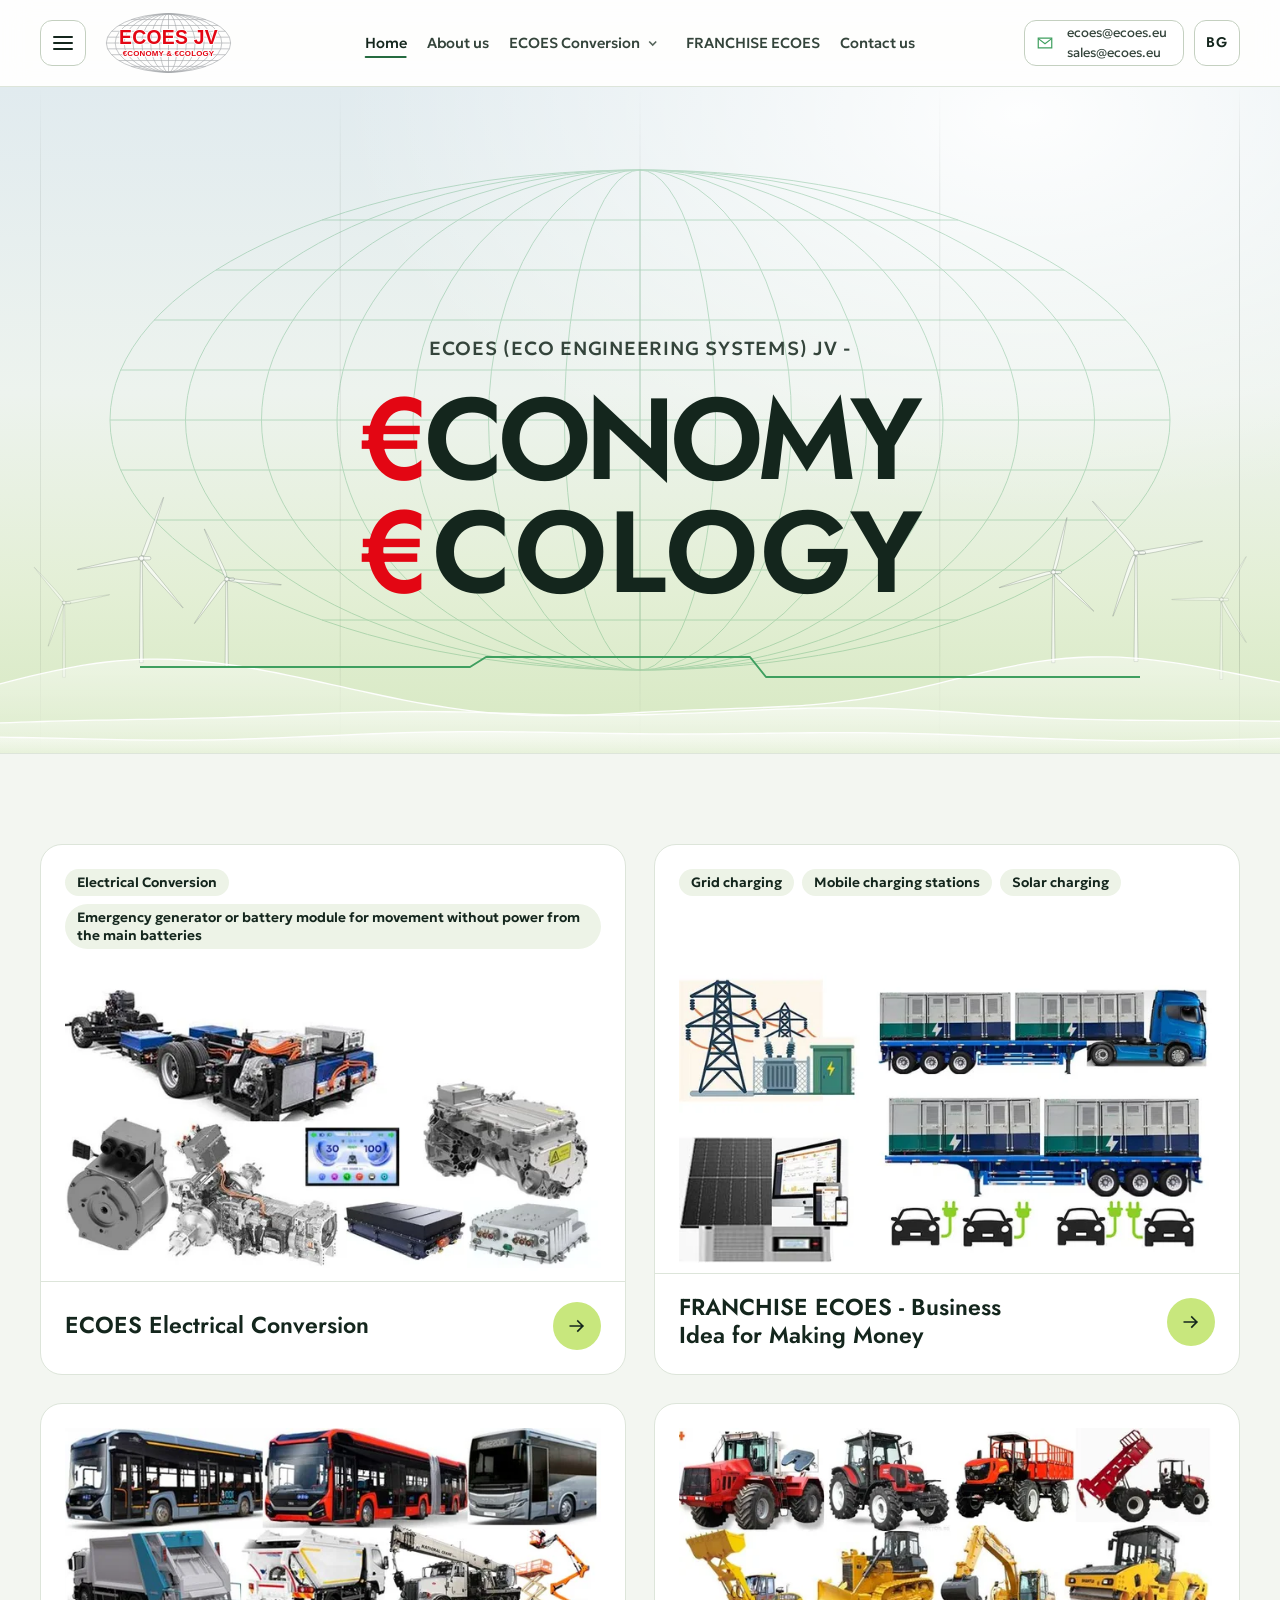
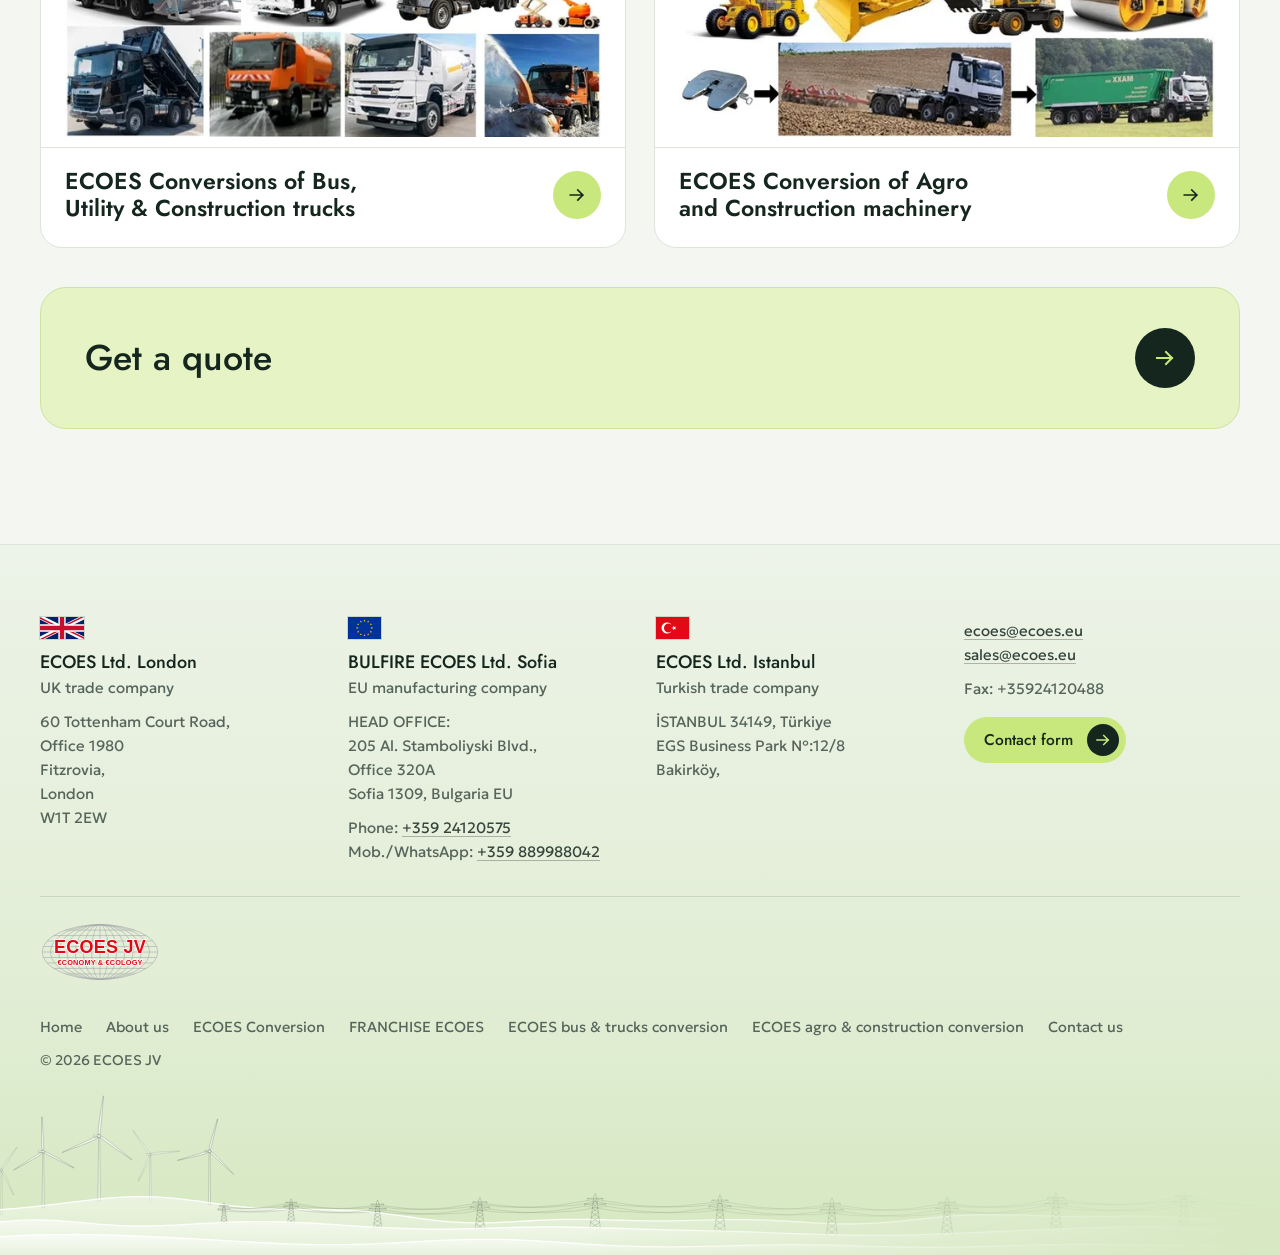
==== index.html @ fd162a58 "Home: €CONOMY over €COLOGY, centred, without the "&" The client asked to remove the "&" and to align" ====
<!doctype html>
<html lang="en">
<head>
  <meta charset="utf-8">
  <meta name="viewport" content="width=device-width, initial-scale=1">
  <title>ECOES (ECO ENGINEERING SYSTEMS) JV - €CONOMY &amp; €COLOGY</title>
  <meta name="description" content="ECOES (ECO ENGINEERING SYSTEMS) JV - €CONOMY & €COLOGY">
  <meta name="theme-color" content="#ffffff">
  <link rel="icon" href="assets/img/logo.svg" type="image/svg+xml">
  <link rel="preconnect" href="https://fonts.googleapis.com">
  <link rel="preconnect" href="https://fonts.gstatic.com" crossorigin>
  <link href="https://fonts.googleapis.com/css2?family=Geologica:slnt,wght@-12..0,300..700&family=Jost:wght@400..700&display=swap" rel="stylesheet">
  <link rel="stylesheet" href="assets/css/style.css">
</head>
<body>
  <a class="skip-link" href="#main">Skip to content</a>

  <header class="site-header">
    <div class="container header-inner">
      <button class="nav-toggle" type="button" aria-label="Menu" aria-expanded="false" aria-controls="main-nav"><span></span></button>
      <a class="brand" href="./" aria-label="ECOES JV - Home" translate="no">
        <img src="assets/img/logo.svg" alt="ECOES JV - €CONOMY &amp; €COLOGY" width="220" height="106">
      </a>
      <nav class="main-nav" id="main-nav" aria-label="Main">
        <ul>
          <li><a href="./" aria-current="page"><span class="l10n-src">Home</span><span class="l10n-bg" lang="bg" translate="no">Начало</span></a></li>
          <li><a href="about-us/"><span class="l10n-src">About us</span><span class="l10n-bg" lang="bg" translate="no">За нас</span></a></li>
          <li class="has-sub">
            <a href="electric-conversion/"><span class="l10n-src"><span translate="no">ECOES </span>Conversion</span><span class="l10n-bg" lang="bg" translate="no">ECOES конверсия</span></a>
            <button class="sub-toggle" type="button" aria-expanded="false" aria-controls="sub-conversion" aria-label="ECOES Conversion submenu"><svg viewBox="0 0 12 12" aria-hidden="true" focusable="false"><path d="M2.5 4.5 6 8l3.5-3.5" fill="none" stroke="currentColor" stroke-width="1.6"/></svg></button>
            <div class="sub-panel" id="sub-conversion">
              <ul class="sub-nav">
                <li><a href="electric-conversions-bus-truck/"><span class="l10n-src"><span translate="no">ECOES </span>bus &amp; trucks conversion</span><span class="l10n-bg" lang="bg" translate="no">ECOES конверсия на автобуси и камиони</span></a></li>
                <li><a href="electric-agro-truck-construction/"><span class="l10n-src"><span translate="no">ECOES </span>agro &amp; construction conversion</span><span class="l10n-bg" lang="bg" translate="no">ECOES конверсия на селскостопанска и строителна техника</span></a></li>
              </ul>
            </div>
          </li>
          <li><a href="franchise/"><span class="l10n-src">FRANCHISE<span translate="no"> ECOES</span></span><span class="l10n-bg" lang="bg" translate="no">ФРАНЧАЙЗ ECOES</span></a></li>
          <li><a href="contact-us/"><span class="l10n-src">Contact us</span><span class="l10n-bg" lang="bg" translate="no">Контакти</span></a></li>
        </ul>
      </nav>
      <address class="header-mail" translate="no">
        <svg class="header-mail-icon" viewBox="0 0 24 24" fill="none" stroke="currentColor" stroke-width="1.6" aria-hidden="true" focusable="false"><path d="M3 5.5h18v13H3z"/><path d="m3.5 6.5 8.5 6.5 8.5-6.5"/></svg>
        <span class="header-mail-list"><a href="mailto:ecoes@ecoes.eu">ecoes@ecoes.eu</a><a href="mailto:sales@ecoes.eu">sales@ecoes.eu</a></span>
      </address>
      <div class="lang-switch" role="group" aria-label="Language" translate="no">
        <a href="./" hreflang="en" lang="en" aria-current="page">EN<span class="visually-hidden"> - English</span></a>
        <a href="bg/" hreflang="bg" lang="bg">BG<span class="visually-hidden"> - Български</span></a>
      </div>
    </div>
  </header>

  <main id="main">
    <section class="hero">
      <svg class="hero-globe" viewBox="0 0 220 106" aria-hidden="true" focusable="false"><g fill="none" stroke="currentColor" stroke-width="1" vector-effect="non-scaling-stroke"><ellipse cx="110" cy="53" rx="106" ry="50" vector-effect="non-scaling-stroke"/><ellipse cx="110" cy="53" rx="15.1" ry="50" vector-effect="non-scaling-stroke"/><ellipse cx="110" cy="53" rx="30.3" ry="50" vector-effect="non-scaling-stroke"/><ellipse cx="110" cy="53" rx="45.4" ry="50" vector-effect="non-scaling-stroke"/><ellipse cx="110" cy="53" rx="60.6" ry="50" vector-effect="non-scaling-stroke"/><ellipse cx="110" cy="53" rx="75.7" ry="50" vector-effect="non-scaling-stroke"/><ellipse cx="110" cy="53" rx="90.9" ry="50" vector-effect="non-scaling-stroke"/><line x1="110" y1="3" x2="110" y2="103" vector-effect="non-scaling-stroke"/><line x1="46.4" y1="13.0" x2="173.6" y2="13.0" vector-effect="non-scaling-stroke"/><line x1="25.2" y1="23.0" x2="194.8" y2="23.0" vector-effect="non-scaling-stroke"/><line x1="12.8" y1="33.0" x2="207.2" y2="33.0" vector-effect="non-scaling-stroke"/><line x1="6.1" y1="43.0" x2="213.9" y2="43.0" vector-effect="non-scaling-stroke"/><line x1="4.0" y1="53.0" x2="216.0" y2="53.0" vector-effect="non-scaling-stroke"/><line x1="6.1" y1="63.0" x2="213.9" y2="63.0" vector-effect="non-scaling-stroke"/><line x1="12.8" y1="73.0" x2="207.2" y2="73.0" vector-effect="non-scaling-stroke"/><line x1="25.2" y1="83.0" x2="194.8" y2="83.0" vector-effect="non-scaling-stroke"/><line x1="46.4" y1="93.0" x2="173.6" y2="93.0" vector-effect="non-scaling-stroke"/></g></svg>
      <div class="container hero-inner">
        <h1>
          <span class="hero-name"><span translate="no">ECOES </span>(ECO ENGINEERING SYSTEMS)<span translate="no"> JV</span>&nbsp;-</span>
          <span class="hero-slogan" translate="no"><span class="hero-word hero-word--economy"><span class="eu">€</span>CONOMY</span> <span class="hero-word hero-word--ecology"><span class="eu">€</span>COLOGY</span></span>
        </h1>
        <svg class="hero-trace" viewBox="0 0 1000 28" preserveAspectRatio="none" aria-hidden="true" focusable="false"><path pathLength="1" d="M0 14 H330 L346 4 H610 L626 24 H1000"/></svg>
      </div>
    </section>

    <section class="tiles-section" aria-label="Sections">
      <div class="container tiles">
        <a class="tile plate" href="electric-conversion/">
          <div class="tile-media">
            <ul class="chips"><li>Electrical Conversion</li><li>Emergency generator or battery module for movement without power from the main batteries</li></ul>
            <picture>
              <source type="image/webp" srcset="assets/img/home/electric-conversion-640.webp 640w, assets/img/home/electric-conversion.webp 1161w" sizes="(max-width: 859px) 100vw, 620px">
              <img src="assets/img/home/electric-conversion.jpg" srcset="assets/img/home/electric-conversion-640.jpg 640w, assets/img/home/electric-conversion.jpg 1161w" sizes="(max-width: 859px) 100vw, 620px" alt="" width="1161" height="675">
            </picture>
          </div>
          <div class="tile-foot">
            <h2><span translate="no">ECOES </span>Electrical Conversion</h2>
            <span class="tile-go" aria-hidden="true"><svg viewBox="0 0 24 24" fill="none" stroke="currentColor" stroke-width="2" stroke-linecap="square"><path d="M4 12h15M13 6l6 6-6 6"/></svg></span>
          </div>
        </a>

        <a class="tile plate" href="franchise/">
          <div class="tile-media">
            <ul class="chips"><li>Grid charging</li><li>Mobile charging stations</li><li>Solar charging</li></ul>
            <picture>
              <source type="image/webp" srcset="assets/img/home/franchise-640.webp 640w, assets/img/home/franchise.webp 1161w" sizes="(max-width: 859px) 100vw, 620px">
              <img src="assets/img/home/franchise.jpg" srcset="assets/img/home/franchise-640.jpg 640w, assets/img/home/franchise.jpg 1161w" sizes="(max-width: 859px) 100vw, 620px" alt="" width="1161" height="675">
            </picture>
          </div>
          <div class="tile-foot">
            <h2>FRANCHISE<span translate="no"> ECOES</span>&nbsp;- Business Idea for Making Money</h2>
            <span class="tile-go" aria-hidden="true"><svg viewBox="0 0 24 24" fill="none" stroke="currentColor" stroke-width="2" stroke-linecap="square"><path d="M4 12h15M13 6l6 6-6 6"/></svg></span>
          </div>
        </a>

        <a class="tile plate" href="electric-conversions-bus-truck/">
          <div class="tile-media">
            <picture>
              <source type="image/webp" srcset="assets/img/home/bus-trucks-640.webp 640w, assets/img/home/bus-trucks.webp 1161w" sizes="(max-width: 859px) 100vw, 620px">
              <img src="assets/img/home/bus-trucks.jpg" srcset="assets/img/home/bus-trucks-640.jpg 640w, assets/img/home/bus-trucks.jpg 1161w" sizes="(max-width: 859px) 100vw, 620px" alt="" width="1161" height="669" loading="lazy">
            </picture>
          </div>
          <div class="tile-foot">
            <h2><span translate="no">ECOES </span>Conversions of Bus, Utility &amp; Construction trucks</h2>
            <span class="tile-go" aria-hidden="true"><svg viewBox="0 0 24 24" fill="none" stroke="currentColor" stroke-width="2" stroke-linecap="square"><path d="M4 12h15M13 6l6 6-6 6"/></svg></span>
          </div>
        </a>

        <a class="tile plate" href="electric-agro-truck-construction/">
          <div class="tile-media">
            <picture>
              <source type="image/webp" srcset="assets/img/home/agro-construction-640.webp 640w, assets/img/home/agro-construction.webp 1161w" sizes="(max-width: 859px) 100vw, 620px">
              <img src="assets/img/home/agro-construction.jpg" srcset="assets/img/home/agro-construction-640.jpg 640w, assets/img/home/agro-construction.jpg 1161w" sizes="(max-width: 859px) 100vw, 620px" alt="" width="1161" height="669" loading="lazy">
            </picture>
          </div>
          <div class="tile-foot">
            <h2><span translate="no">ECOES </span>Conversion of Agro and Construction machinery</h2>
            <span class="tile-go" aria-hidden="true"><svg viewBox="0 0 24 24" fill="none" stroke="currentColor" stroke-width="2" stroke-linecap="square"><path d="M4 12h15M13 6l6 6-6 6"/></svg></span>
          </div>
        </a>
      </div>
      <div class="container">

        <a class="cta plate" href="contact-us/?topic=conversion#contact-form">
          <span class="cta-text"><span class="l10n-src">Get a quote</span><span class="l10n-bg" lang="bg" translate="no">Вземете оферта</span></span>
          <span class="cta-go" aria-hidden="true"><svg viewBox="0 0 24 24" fill="none" stroke="currentColor" stroke-width="2" stroke-linecap="square" aria-hidden="true" focusable="false"><path d="M4 12h15M13 6l6 6-6 6"/></svg></span>
        </a>
      </div>
    </section>
  </main>

  <footer class="site-footer">
    <div class="container">
      <div class="footer-offices">
        <div class="footer-office">
          <img class="flag" src="assets/img/flags/uk.svg" alt="" width="60" height="30">
          <h2><span translate="no">ECOES Ltd. </span>London</h2>
          <p>UK trade company</p>
          <p translate="no">60 Tottenham Court Road,<br>Office 1980<br>Fitzrovia,<br>London<br>W1T 2EW</p>
        </div>
        <div class="footer-office">
          <img class="flag" src="assets/img/flags/eu.svg" alt="" width="45" height="30">
          <h2><span translate="no">BULFIRE ECOES Ltd. </span>Sofia</h2>
          <p>EU manufacturing company</p>
          <p>HEAD OFFICE:<br><span translate="no">205 Al. Stamboliyski Blvd.,<br>Office 320A<br>Sofia 1309, Bulgaria EU</span></p>
          <p>Phone: <a href="tel:+35924120575" translate="no">+359 24120575</a><br>Mob./WhatsApp: <a href="tel:+359889988042" translate="no">+359 889988042</a></p>
        </div>
        <div class="footer-office">
          <img class="flag" src="assets/img/flags/tr.svg" alt="" width="45" height="30">
          <h2><span translate="no">ECOES Ltd. </span>Istanbul</h2>
          <p>Turkish trade company</p>
          <p translate="no">İSTANBUL 34149, Türkiye<br>EGS Business Park №:12/8<br>Bakirköy,</p>
        </div>
        <div class="footer-office">
          <p><a href="mailto:ecoes@ecoes.eu" translate="no">ecoes@ecoes.eu</a><br><a href="mailto:sales@ecoes.eu" translate="no">sales@ecoes.eu</a></p>
          <p>Fax: <span translate="no">+35924120488</span></p>
          <a class="btn" href="contact-us/#contact-form"><span class="l10n-src">Contact form</span><span class="l10n-bg" lang="bg" translate="no">Форма за контакт</span><svg viewBox="0 0 24 24" fill="none" stroke="currentColor" stroke-width="2" stroke-linecap="square" aria-hidden="true" focusable="false"><path d="M4 12h15M13 6l6 6-6 6"/></svg></a>
        </div>
      </div>
      <div class="footer-inner">
        <a class="footer-brand" href="./" aria-label="ECOES JV - Home" translate="no">
          <img src="assets/img/logo.svg" alt="ECOES JV" width="220" height="106" loading="lazy">
        </a>
        <nav class="footer-nav" aria-label="Footer">
          <ul>
            <li><a href="./"><span class="l10n-src">Home</span><span class="l10n-bg" lang="bg" translate="no">Начало</span></a></li>
            <li><a href="about-us/"><span class="l10n-src">About us</span><span class="l10n-bg" lang="bg" translate="no">За нас</span></a></li>
            <li><a href="electric-conversion/"><span class="l10n-src"><span translate="no">ECOES </span>Conversion</span><span class="l10n-bg" lang="bg" translate="no">ECOES конверсия</span></a></li>
            <li><a href="franchise/"><span class="l10n-src">FRANCHISE<span translate="no"> ECOES</span></span><span class="l10n-bg" lang="bg" translate="no">ФРАНЧАЙЗ ECOES</span></a></li>
            <li><a href="electric-conversions-bus-truck/"><span class="l10n-src"><span translate="no">ECOES </span>bus &amp; trucks conversion</span><span class="l10n-bg" lang="bg" translate="no">ECOES конверсия на автобуси и камиони</span></a></li>
            <li><a href="electric-agro-truck-construction/"><span class="l10n-src"><span translate="no">ECOES </span>agro &amp; construction conversion</span><span class="l10n-bg" lang="bg" translate="no">ECOES конверсия на селскостопанска и строителна техника</span></a></li>
            <li><a href="contact-us/"><span class="l10n-src">Contact us</span><span class="l10n-bg" lang="bg" translate="no">Контакти</span></a></li>
          </ul>
        </nav>
      </div>
      <p class="footer-copy">© 2026 <span translate="no">ECOES JV</span></p>
    </div>
  </footer>

  <script src="assets/js/main.js" defer></script>
</body>
</html>
---- assets/css/style.css ----
/* ECOES JV — site styles
   Bright, airy eco look: a sky-to-meadow light in the hero and the page heads, crossed by thin
   column lines on the content grid; white cards with soft corners; deep forest-green ink,
   leaf-green lines and fresh lime for the buttons. The brand red is kept for the € signs.
   Every text box wraps, so the layout holds when the page is translated. Notes in CLAUDE.md. */

:root {
  color-scheme: light;

  /* palette */
  --haze: #f3f6f1;          /* page ground: morning haze */
  --paper: #ffffff;         /* cards, header, panels */
  --sky: #e1ebef;           /* top of the hero light */
  --meadow: #d6e8c1;        /* bottom of the hero light, footer */
  --ink: #14261d;           /* headings, strong text */
  --text: #34443b;          /* body text */
  --muted: #56655c;         /* secondary text */
  --line: #dde5da;          /* hairlines, card edges */
  --line-strong: #c4d0c0;   /* frames of the header controls */
  --field-edge: #84967f;    /* form fields (3:1 on white) */
  --leaf: #256b40;          /* links, numbers, focus ring */
  --sprout: #3f9f5f;        /* drawn lines: hero trace, wires, nodes, markers */
  --lime: #c8e77d;          /* buttons */
  --lime-deep: #b6dc5c;     /* button hover */
  --lime-soft: #e6f3c4;     /* the closing call to action */
  --signal: #e30613;        /* brand red: the € signs, missing data */
  --error: #b42318;
  --grid-line: rgba(20, 38, 29, .08);
  --lift: 0 22px 44px -26px rgba(20, 38, 29, .32);

  /* type */
  --font-display: "Jost", "Futura", "Century Gothic", Arial, sans-serif;
  --font-text: "Geologica", "Segoe UI", Arial, sans-serif;

  /* layout */
  --container: 1320px;
  --gutter: clamp(16px, 4vw, 40px);
  --header-h: 86px;
  --radius: 18px;

  /* layers */
  --z-header: 50;
  --z-skip: 100;
}

*, *::before, *::after { box-sizing: border-box; }

html {
  -webkit-text-size-adjust: 100%;
  scroll-padding-top: calc(var(--header-h) + 16px);
}
html.nav-lock { overflow: hidden; }

body {
  margin: 0;
  font-family: var(--font-text);
  font-size: 17px;
  font-weight: 400;
  line-height: 1.7;
  color: var(--text);
  background: var(--haze);
  -webkit-font-smoothing: antialiased;
  overflow-wrap: break-word;
}

img { max-width: 100%; display: block; }
a { color: inherit; }
a, button { touch-action: manipulation; }
strong { font-weight: 600; color: var(--ink); }
em { font-style: oblique 10deg; }
::selection { background: var(--lime); color: var(--ink); }

:focus-visible {
  outline: 2px solid var(--leaf);
  outline-offset: 3px;
}

.container {
  width: 100%;
  max-width: calc(var(--container) + 2 * var(--gutter));
  margin: 0 auto;
  padding: 0 var(--gutter);
}

.visually-hidden {
  position: absolute !important;
  width: 1px;
  height: 1px;
  margin: -1px;
  padding: 0;
  overflow: hidden;
  clip: rect(0 0 0 0);
  white-space: nowrap;
  border: 0;
}

.skip-link {
  position: absolute;
  left: -9999px;
  top: 12px;
  z-index: var(--z-skip);
  padding: 10px 16px;
  border-radius: 10px;
  background: var(--leaf);
  color: var(--paper);
  font-weight: 600;
}
.skip-link:focus { left: 12px; }

/* ---------- Cards: one soft shape for every panel ---------- */

.plate,
.org-jv, .org-card, .bio-photo, .bio-text, .callout, .option,
.doc-section--plate, .office, .figure, .partner-link picture, .sub-nav {
  --edge: var(--line);
  --fill: var(--paper);
  border: 1px solid var(--edge);
  border-radius: var(--radius);
  background: var(--fill);
}

/* ---------- Header and navigation ---------- */

.site-header {
  position: sticky;
  top: 0;
  z-index: var(--z-header);
  border-bottom: 1px solid var(--line);
}
/* the blur sits on a pseudo-element so the full-screen menu is not trapped inside the header */
.site-header::before {
  content: "";
  position: absolute;
  inset: 0;
  z-index: -1;
  background: rgba(255, 255, 255, .88);
  -webkit-backdrop-filter: saturate(140%) blur(14px);
          backdrop-filter: saturate(140%) blur(14px);
}

.header-inner {
  min-height: var(--header-h);
  display: flex;
  align-items: center;
  gap: 18px;
  padding-top: 8px;
  padding-bottom: 8px;
}

.brand {
  position: relative;
  z-index: 2;
  display: inline-flex;
  flex-shrink: 0;
  margin-right: auto;
}
.brand img { height: 62px; width: auto; }

.main-nav { flex: 1 1 auto; min-width: 0; }
.main-nav ul {
  list-style: none;
  margin: 0;
  padding: 0;
  display: flex;
  flex-wrap: nowrap;
  justify-content: center;
  align-items: center;
  column-gap: calc(20px * var(--nav-scale, 1));
}
/* centred between the logo and the right-hand group, then moved by main.js (--nav-shift) to
   the middle of the window, as far as the free space allows (the two sides differ in width) */
.main-nav > ul { transform: translateX(var(--nav-shift, 0px)); }
.nav-open .main-nav > ul { transform: none; }
.main-nav a {
  position: relative;
  display: flex;
  align-items: center;
  min-height: 40px;
  font-size: calc(14.5px * var(--nav-scale, 1));
  font-weight: 500;
  line-height: 1.25;
  color: var(--text);
  text-decoration: none;
  white-space: nowrap;
  transition: color .2s ease-out;
}
.main-nav a::after {
  content: "";
  position: absolute;
  left: 0;
  right: 0;
  bottom: 5px;
  height: 2px;
  border-radius: 2px;
  background: var(--sprout);
  transform: scaleX(0);
  transform-origin: left center;
  transition: transform .2s ease-out;
}
.main-nav a:hover { color: var(--ink); }
.main-nav a:hover::after { transform: scaleX(1); }
.main-nav a[aria-current="page"] { color: var(--ink); }
.main-nav a[aria-current="page"]::after { transform: scaleX(1); background: var(--leaf); }

/* "ECOES Conversion" and its two conversion pages: with a mouse the panel slides down on hover,
   the arrow button opens it for touch and keyboard. A green wire drops from the link to the panel,
   which main.js shifts left (--sub-shift) if it would leave the window. */
.main-nav .has-sub { position: relative; display: flex; align-items: center; }
.sub-toggle {
  display: inline-flex;
  align-items: center;
  justify-content: center;
  width: max(24px, calc(26px * var(--nav-scale, 1)));
  height: 40px;
  padding: 0;
  color: var(--muted);
  background: none;
  border: 0;
  border-radius: 8px;
  cursor: pointer;
  transition: color .2s ease-out;
}
.sub-toggle svg { width: 12px; height: 12px; transition: transform .2s ease-out; }
.sub-toggle:hover,
.sub-toggle[aria-expanded="true"] { color: var(--leaf); }
.sub-toggle[aria-expanded="true"] svg { transform: rotate(180deg); }

.sub-panel {
  --wire: 26px;
  position: absolute;
  top: 100%;
  left: var(--sub-shift, 0px);
  z-index: 3;
  width: max-content;
  max-width: min(580px, calc(100vw - 32px));
  padding-top: var(--wire);          /* part of the panel, so the hover holds on the way down */
  visibility: hidden;
  opacity: 0;
  transform: translateY(-10px);
  transition: opacity .18s ease-out, transform .18s ease-out, visibility 0s linear .18s;
}
.sub-panel::before {                 /* the wire, from the link's underline to the panel */
  content: "";
  position: absolute;
  top: -5px;
  left: calc(14px - var(--sub-shift, 0px));
  width: 2px;
  height: calc(var(--wire) + 5px);
  background: var(--sprout);
}
.main-nav .has-sub.is-open > a::after { transform: scaleX(1); }
.has-sub.is-open > .sub-panel {
  visibility: visible;
  opacity: 1;
  transform: none;
  transition: opacity .18s ease-out, transform .18s ease-out, visibility 0s;
}
@media (hover: hover) {
  .has-sub:hover > .sub-panel {
    visibility: visible;
    opacity: 1;
    transform: none;
    transition: opacity .18s ease-out, transform .18s ease-out, visibility 0s;
  }
  .has-sub.is-dismissed:hover > .sub-panel {      /* closed with Escape until the mouse leaves */
    visibility: hidden;
    opacity: 0;
    transform: translateY(-10px);
  }
  .has-sub:hover > .sub-toggle { color: var(--leaf); }
  .has-sub:hover > .sub-toggle svg { transform: rotate(180deg); }
  .main-nav .has-sub:hover > a::after { transform: scaleX(1); }
}
.main-nav .sub-nav {                 /* a column, not the row of the links above */
  --radius: 14px;
  display: block;
  margin: 0;
  padding: 6px 0;
  box-shadow: 0 18px 40px -16px rgba(20, 38, 29, .22);
}
.sub-nav li + li { margin: 0 16px; border-top: 1px solid var(--line); }
.sub-nav li + li a { margin: 0 -16px; }
.main-nav .sub-nav a {
  gap: 12px;
  min-height: 48px;
  padding: 10px 24px 10px 18px;
  font-size: 15px;
  line-height: 1.35;
  white-space: normal;
}
.main-nav .sub-nav a::after { content: none; }
.main-nav .sub-nav a::before {       /* the diamond of the lists on the document pages */
  content: "";
  flex-shrink: 0;
  width: 7px;
  height: 7px;
  border: 1px solid var(--sprout);
  transform: rotate(45deg);
  transition: background-color .2s ease-out;
}
.main-nav .sub-nav a:hover::before { background: var(--sprout); }
.main-nav .sub-nav a[aria-current="page"]::before { background: var(--leaf); border-color: var(--leaf); }
.main-nav .sub-nav a:focus-visible { outline-offset: -4px; }
/* on the bus & trucks and agro pages the parent link carries the current-page mark */
.main-nav .has-sub.is-current > a { color: var(--ink); }
.main-nav .has-sub.is-current > a::after { transform: scaleX(1); background: var(--leaf); }

/* the header row may use more width than the page content */
.site-header .container { max-width: calc(1700px + 2 * var(--gutter)); }

/* our own Bulgarian wording (links, buttons), shown when the page is translated to Bulgarian (the browser sets lang="bg") */
.l10n-bg { display: none; }
html[lang|="bg"] .l10n-src { display: none; }
html[lang|="bg"] .l10n-bg { display: inline; }

/* small white frames in the header: the menu button (left), the e-mail box and the language switch (right) */
.nav-toggle,
.header-mail,
.lang-switch {
  position: relative;
  z-index: 2;
  flex-shrink: 0;
  border: 1px solid var(--line-strong);
  border-radius: 12px;
  background: var(--paper);
  transition: border-color .2s ease-out;
}

/* the two e-mail addresses, one above the other, left of the language button (client's request).
   It gives way first when the row of links needs the room (main.js adds .mail-off), and on phones. */
.header-mail {
  display: flex;
  align-items: center;
  gap: 9px;
  height: 46px;
  margin-right: -8px;               /* one group with the language button */
  padding: 0 12px 0 11px;
  font-style: normal;
}
.header-mail-icon { width: 18px; height: 18px; flex-shrink: 0; color: var(--sprout); }
.header-mail-list { display: flex; flex-direction: column; }
.header-mail a {
  display: block;
  padding: 0 4px;
  border-radius: 6px;
  font-size: 13px;
  line-height: 20px;
  color: var(--text);
  text-decoration: none;
  transition: color .2s ease-out;
}
.header-mail a:hover { color: var(--leaf); }
.header-mail a:focus-visible { outline-offset: -1px; }
.mail-off .header-mail { display: none; }
@media (max-width: 479px) {
  .header-mail { display: none; }
}

/* the menu button: always there, left of the logo, opens every section full-screen */
.nav-toggle {
  display: inline-flex;
  width: 46px;
  height: 46px;
  padding: 0;
  align-items: center;
  justify-content: center;
  color: var(--ink);
  cursor: pointer;
  transition: color .2s ease-out, border-color .2s ease-out;
}
.nav-toggle:hover { color: var(--leaf); border-color: var(--leaf); }
.nav-toggle span,
.nav-toggle span::before,
.nav-toggle span::after {
  display: block;
  width: 20px;
  height: 2px;
  border-radius: 2px;
  background: currentColor;
  position: relative;
  transition: transform .2s ease-out, background-color .2s ease-out;
}
.nav-toggle span::before,
.nav-toggle span::after { content: ""; position: absolute; left: 0; }
.nav-toggle span::before { top: -6px; }
.nav-toggle span::after { top: 6px; }
.nav-open .nav-toggle span { background: transparent; }
.nav-open .nav-toggle span::before { transform: translateY(6px) rotate(45deg); }
.nav-open .nav-toggle span::after { transform: translateY(-6px) rotate(-45deg); }

/* language switch, right end of the header: shows the other language (BG on English pages, EN on
   Bulgarian ones) in a frame the size of the menu button, so the row of links keeps its room.
   The link to the current language stays in the markup for main.js but is not shown. */
.lang-switch { display: flex; }
.lang-switch:hover { border-color: var(--leaf); }
.lang-switch a {
  display: inline-flex;
  align-items: center;
  justify-content: center;
  min-width: 44px;
  height: 44px;
  padding: 0 8px;
  border-radius: 11px;
  font-family: var(--font-display);
  font-size: 14px;
  font-weight: 600;
  letter-spacing: .06em;
  color: var(--ink);
  text-decoration: none;
  transition: color .2s ease-out;
}
.lang-switch a:hover { color: var(--leaf); }
.lang-switch a[aria-current] { display: none; }

/* main.js scales the row of links down so it stays on one line in any language; below 1024px only the menu button remains */
.nav-inline-off .main-nav { display: none; }

/* full-screen menu */
.nav-open .main-nav {
  position: fixed;
  inset: 0;
  z-index: 1;
  display: flex;
  overflow-y: auto;
  padding: calc(var(--header-h) + 32px) var(--gutter) 48px;
  background:
    url("../img/deco/landscape.svg") right bottom / auto clamp(150px, 28vw, 380px) no-repeat,
    linear-gradient(180deg, var(--sky) 0%, var(--haze) 45%, #e4efd7 100%);
  visibility: visible;
  animation: menu-in .22s ease-out;
}
@keyframes menu-in { from { opacity: 0; transform: translateY(-8px); } }
.nav-open .main-nav ul {
  flex-direction: column;
  flex-wrap: nowrap;
  align-items: stretch;
  justify-content: flex-start;
  width: 100%;
  max-width: var(--container);
  margin: 0 auto auto;
}
.nav-open .main-nav li { border-bottom: 1px solid rgba(20, 38, 29, .12); }
.nav-open .main-nav a {
  min-height: 64px;
  padding: 10px 0;
  font-family: var(--font-display);
  font-size: clamp(20px, 3.2vw, 32px);
  font-weight: 500;
  color: var(--ink);
  white-space: normal;
}
.nav-open .main-nav a::after { bottom: 0; right: auto; width: 56px; }
/* in the full-screen menu the two conversion pages sit under "ECOES Conversion", on a green rail */
.nav-open .main-nav .has-sub { display: block; }
.nav-open .sub-toggle { display: none; }
.nav-open .sub-panel {
  position: static;
  width: auto;
  max-width: none;
  padding: 0 0 16px;
  visibility: visible;
  opacity: 1;
  transform: none;
  transition: none;
}
.nav-open .sub-panel::before { content: none; }
.nav-open .main-nav .sub-nav {
  width: auto;
  margin: 0 0 0 4px;
  padding: 0 0 0 22px;
  border: 0;
  border-left: 2px solid var(--sprout);
  border-radius: 0;
  background: none;
  box-shadow: none;
}
.nav-open .main-nav .sub-nav li { margin: 0; border: 0; }
.nav-open .main-nav .sub-nav a {
  margin: 0;
  min-height: 52px;
  padding: 8px 0;
  font-size: clamp(17px, 2.4vw, 24px);
}

/* ---------- The light of the hero and the page heads ----------
   Sky at the top, a sunny haze, meadow green at the bottom; thin column lines on the content grid. */

.hero,
.page-head {
  position: relative;
  overflow: hidden;
  border-bottom: 1px solid var(--line);
}
.hero::before,
.page-head::before {
  content: "";
  position: absolute;
  top: 0;
  bottom: 0;
  left: max(var(--gutter), calc(50% - var(--container) / 2));
  right: max(var(--gutter), calc(50% - var(--container) / 2));
  border-right: 1px solid var(--grid-line);
  background: linear-gradient(90deg, var(--grid-line) 1px, transparent 1px) 0 0 / 25% 100%;
  pointer-events: none;
}
@media (max-width: 767px) {
  .hero::before,
  .page-head::before { background-size: 50% 100%; }
}

/* The transparent landscape (assets/img/deco, drawn by tools/landscape.py): misty hills in layers
   of translucent white, a wind farm and a power line. White only, so it lightens the light behind
   the text and never darkens it. Anchored bottom right at the height set per place; the drawing
   continues far to the left, so it covers any width. Also in the menu and, mirrored, the footer.
   Home has its own symmetrical scene (see the hero). */
.hero::after,
.page-head::after,
.site-footer::before {
  content: "";
  position: absolute;
  right: 0;
  bottom: 0;
  left: 0;
  background: url("../img/deco/landscape.svg") right bottom / auto 100% no-repeat;
  pointer-events: none;
}
@media (forced-colors: active) {
  .hero::after,
  .page-head::after,
  .site-footer::before { display: none; }
  .nav-open .main-nav { background-image: none; }
}

/* ---------- Home: hero ---------- */

.hero {
  isolation: isolate;   /* layers, back to front: column lines, globe, landscape, then the text */
  background:
    radial-gradient(1100px 640px at 80% 4%, rgba(255, 255, 255, .95), rgba(255, 255, 255, 0) 62%),
    linear-gradient(180deg, var(--sky) 0%, #edf3ee 46%, #e3efd5 76%, var(--meadow) 100%);
}
.hero::before {
  z-index: -3;
  -webkit-mask-image: linear-gradient(to bottom, transparent, #000 16%, #000 84%, transparent);
          mask-image: linear-gradient(to bottom, transparent, #000 16%, #000 84%, transparent);
}
.hero-globe {
  /* the logo's globe, drawn large and faint, centred behind the slogan as in the logo */
  position: absolute;
  z-index: -2;
  top: 50%;
  left: 50%;
  width: min(1100px, 95vw);
  height: auto;
  transform: translate(-50%, -50%);
  color: var(--sprout);
  opacity: .3;
  pointer-events: none;
}
/* a wind farm on each side of the centred slogan, a low valley under the words (no power line);
   the drawing takes the width of the hero (at least 560px, centred) */
.hero::after {
  z-index: -1;
  top: 0;
  background: url("../img/deco/landscape-hero.svg") center bottom / max(100%, 560px) auto no-repeat;
}
/* the text stands centred (client's request): the company name, €CONOMY over €COLOGY at the
   same width, the green line below */
.hero-inner {
  position: relative;
  min-height: clamp(440px, 74vh, 780px);
  display: flex;
  flex-direction: column;
  justify-content: flex-end;
  align-items: center;
  text-align: center;
  padding-top: clamp(56px, 10vh, 120px);
  padding-bottom: clamp(48px, 8vh, 96px);
}
.hero h1 { margin: 0; font-weight: inherit; }
.hero-name {
  display: block;
  max-width: 46ch;
  margin-inline: auto;
  font-size: clamp(14px, 1.6vw, 19px);
  font-weight: 500;
  line-height: 1.45;
  letter-spacing: .04em;
  color: var(--text);   /* not muted: the globe's lines run behind it */
}
.hero-slogan {
  display: block;
  margin-top: .18em;
  font-family: var(--font-display);
  font-size: clamp(44px, 9vw, 128px);
  font-weight: 600;
  line-height: .98;
  letter-spacing: -.02em;
  color: var(--ink);
}
/* one word per line. In Jost 600 €CONOMY is 0.41em wider than €COLOGY: tighten the one and open
   the other by the same amount over their six gaps, so both lines start and end flush. The space
   after the last letter is taken back, so the letters themselves are centred. */
.hero-word {
  display: block;
  letter-spacing: var(--track);
  margin-right: calc(-1 * var(--track));
}
.hero-word--economy { --track: -.054em; }
.hero-word--ecology { --track: .014em; }
.eu { color: var(--signal); }
.hero-trace {
  display: block;
  width: min(100%, 1000px);   /* centred under the slogan; the line draws in over 1000px at most */
  height: 28px;
  margin-top: clamp(28px, 4vw, 44px);
  overflow: visible;
}
.hero-trace path {
  fill: none;
  stroke: var(--sprout);
  stroke-width: 2;
  stroke-linejoin: round;
  vector-effect: non-scaling-stroke;
  stroke-dasharray: 1;
  stroke-dashoffset: 1;
  animation: trace-in 1.8s .35s cubic-bezier(.65, 0, .25, 1) forwards;
}
@keyframes trace-in { to { stroke-dashoffset: 0; } }

/* ---------- Home: section tiles ---------- */

.tiles-section { padding: clamp(48px, 7vw, 96px) 0 clamp(64px, 9vw, 120px); }
.tiles {
  display: grid;
  grid-template-columns: minmax(0, 1fr);
  gap: clamp(18px, 2.4vw, 28px);
}
@media (min-width: 860px) {
  .tiles { grid-template-columns: repeat(2, minmax(0, 1fr)); }
}

.tile {
  --radius: 22px;
  display: flex;
  flex-direction: column;
  color: inherit;
  text-decoration: none;
  transition: transform .3s cubic-bezier(.2, .7, .2, 1), box-shadow .3s ease-out, border-color .2s ease-out;
}
.tile-media {
  flex: 1;
  display: flex;
  flex-direction: column;
  gap: 10px;
  margin: 10px 10px 0;
  padding: 14px 14px 10px;
  border-radius: 14px;
  background: var(--paper);
}
.tile-media picture { margin-top: auto; }
.tile-media img {
  width: 100%;
  height: auto;
  transition: transform .5s cubic-bezier(.2, .7, .2, 1);
}
.tile-foot {
  display: flex;
  align-items: center;
  justify-content: space-between;
  gap: 18px;
  padding: 20px 24px 24px;
  border-top: 1px solid var(--line);
}
.tile-foot h2 {
  margin: 0;
  font-family: var(--font-display);
  font-size: clamp(19px, 1.8vw, 24px);
  font-weight: 600;
  line-height: 1.2;
  color: var(--ink);
  text-wrap: balance;
}
.tile-go {
  flex-shrink: 0;
  display: inline-flex;
  align-items: center;
  justify-content: center;
  width: 48px;
  height: 48px;
  border-radius: 50%;
  color: var(--ink);
  background: var(--lime);
  transition: background-color .2s ease-out, color .2s ease-out;
}
.tile-go svg { width: 20px; height: 20px; transition: transform .2s ease-out; }
.tile:hover, .tile:focus-visible { --edge: var(--line-strong); box-shadow: var(--lift); transform: translateY(-3px); }
.tile:hover .tile-media img { transform: scale(1.03); }
.tile:hover .tile-go, .tile:focus-visible .tile-go { background: var(--ink); color: var(--lime); }
.tile:hover .tile-go svg { transform: translateX(3px); }

/* labels that belong to a photo: they wrap instead of sitting on top of it */
.chips {
  list-style: none;
  margin: 0;
  padding: 0;
  display: flex;
  flex-wrap: wrap;
  gap: 8px;
}
.chips li {
  padding: 5px 12px;
  border-radius: 999px;
  font-size: 13.5px;
  font-weight: 600;
  line-height: 1.3;
  color: var(--ink);
  background: #edf3e7;
}

/* ---------- Inner pages ---------- */

.page-head {
  background:
    radial-gradient(900px 480px at 85% 0%, rgba(255, 255, 255, .9), rgba(255, 255, 255, 0) 65%),
    linear-gradient(180deg, var(--sky) 0%, #edf3ee 58%, #e3efd6 100%);
}
.page-head::before {
  -webkit-mask-image: linear-gradient(to bottom, transparent, #000 30%);
          mask-image: linear-gradient(to bottom, transparent, #000 30%);
}
.page-head .container {
  position: relative;
  z-index: 1;
  padding-top: clamp(48px, 8vw, 104px);
  padding-bottom: clamp(36px, 5vw, 64px);
}
/* the landscape beside the title, fading out towards the text on the left; never taller than the
   head, so short heads keep the turbines whole. Below 1024px the text takes the full width, so
   the landscape gets a band of its own under the button. */
.page-head::after {
  height: min(26vw, 400px, 100% - 28px);
  -webkit-mask-image: linear-gradient(90deg, transparent 0, rgba(0, 0, 0, .35) 40%, #000 70%);
          mask-image: linear-gradient(90deg, transparent 0, rgba(0, 0, 0, .35) 40%, #000 70%);
}
@media (max-width: 1023px) {
  .page-head { --land-h: clamp(130px, 20vw, 196px); }
  .page-head .container { padding-bottom: calc(var(--land-h) + 12px); }
  .page-head::after {
    height: var(--land-h);
    -webkit-mask-image: none;
            mask-image: none;
  }
}
.page-head h1 {
  margin: 0;
  max-width: 22ch;
  font-family: var(--font-display);
  font-size: clamp(36px, 6.4vw, 80px);
  font-weight: 600;
  letter-spacing: -.015em;
  line-height: 1;
  color: var(--ink);
  text-wrap: balance;
}
.page-head .h1-long {
  max-width: 28ch;
  font-size: clamp(30px, 4.8vw, 62px);
  line-height: 1.04;
}
.page-head h1::after {
  /* a short green line under every page title */
  content: "";
  display: block;
  width: 72px;
  height: 3px;
  margin-top: .45em;
  border-radius: 3px;
  background: var(--sprout);
}
.page-lead {
  margin: 24px 0 0;
  max-width: 62ch;
  font-size: clamp(18px, 1.8vw, 21px);
  font-weight: 400;
  line-height: 1.55;
  color: var(--ink);
}
.page-lead--strong { font-weight: 600; }

.page-body { padding: clamp(40px, 6vw, 80px) 0 clamp(64px, 9vw, 120px); }
/* zero-specificity defaults, so component rules below always win */
.page-body :where(section + section) { margin-top: clamp(48px, 6vw, 88px); }
.page-body :where(h2) {
  margin: 0 0 16px;
  font-family: var(--font-display);
  font-size: clamp(22px, 2.4vw, 30px);
  font-weight: 600;
  line-height: 1.2;
  color: var(--ink);
  text-wrap: balance;
}
.page-body :where(p) { margin: 0 0 1em; max-width: 68ch; }
.page-body :where(p:last-child) { margin-bottom: 0; }

.text-link {
  color: var(--leaf);
  text-decoration: underline;
  text-decoration-color: var(--sprout);
  text-decoration-thickness: 1px;
  text-underline-offset: 4px;
  transition: color .2s ease-out;
}
.text-link:hover { color: var(--ink); }

.flag {
  display: block;
  width: auto;
  height: 30px;
  box-shadow: 0 0 0 1px rgba(20, 38, 29, .14);
}

/* photo collage on a white card */
.figure {
  --radius: 20px;
  display: flex;
  flex-direction: column;
  gap: 12px;
  max-width: 960px;
  margin: 0;
  padding: 16px 16px 12px;
}
.figure img { width: 100%; height: auto; }

/* long documents: ruled sections with a green node, heading column + text column on wide screens */
.doc-section {
  position: relative;
  display: grid;
  grid-template-columns: minmax(0, 1fr);
  gap: 18px;
  padding-top: 32px;
  border-top: 1px solid var(--line);
}
.doc-section::before {
  content: "";
  position: absolute;
  top: -5px;
  left: 0;
  width: 9px;
  height: 9px;
  border-radius: 50%;
  background: var(--sprout);
}
.figure + .doc-section, .intro + .figure { margin-top: clamp(40px, 5vw, 64px); }
.doc-section > h2 {
  margin: 0;
  font-size: clamp(22px, 2.2vw, 28px);
}
@media (min-width: 1024px) {
  .doc-section {
    grid-template-columns: minmax(0, 4fr) minmax(0, 8fr);
    gap: 56px;
  }
  .doc-section > h2 {
    position: sticky;
    top: calc(var(--header-h) + 28px);
    align-self: start;
  }
}
.num { color: var(--leaf); }
.doc-body { max-width: 70ch; }
.doc-body h3 {
  margin: 36px 0 12px;
  font-family: var(--font-display);
  font-size: 20px;
  font-weight: 600;
  line-height: 1.3;
  color: var(--ink);
}
.doc-body h3:first-child { margin-top: 0; }

.doc-list {
  margin: 0 0 1em;
  padding: 0;
  list-style: none;
}
.doc-list > li {
  position: relative;
  padding-left: 26px;
}
.doc-list > li + li { margin-top: 14px; }
.doc-list > li::before {
  content: "";
  position: absolute;
  left: 3px;
  top: .72em;
  width: 7px;
  height: 7px;
  background: var(--sprout);
  transform: rotate(45deg);
}
.doc-list li p { margin: 0 0 .6em; }
.doc-list li p:last-child { margin-bottom: 0; }

.callout {
  --edge: #d3e6b0;
  --fill: #f2f8e6;
  --radius: 14px;
  padding: 20px 24px;
  font-size: 18px;
  font-weight: 600;
  color: var(--ink);
}
.callout p { margin: 0; }
.callout p + p { margin-top: 6px; }

.intro { max-width: 70ch; }

/* parallel options shown side by side */
.options {
  display: grid;
  grid-template-columns: repeat(auto-fit, minmax(min(100%, 280px), 1fr));
  gap: 16px;
}
.option { --radius: 16px; padding: 22px 24px 24px; }
.option h3 {
  margin: 0 0 10px;
  font-size: 18px;
}

/* a section addressed to one audience, set on a tinted card */
.doc-section--plate {
  --radius: 22px;
  --edge: #d3e6b0;
  --fill: #f4f9ea;
  padding: clamp(24px, 3vw, 40px);
}
.doc-section--plate::before { content: none; }   /* the tinted card marks the section; no node */

/* product pages: the collage stays in view beside the text on wide screens */
.product {
  display: grid;
  grid-template-columns: minmax(0, 1fr);
  gap: clamp(32px, 4vw, 56px);
}
@media (min-width: 1024px) {
  .product {
    grid-template-columns: minmax(0, 1fr) minmax(0, 1fr);
    align-items: start;
  }
  .product > .figure {
    position: sticky;
    top: calc(var(--header-h) + 28px);
  }
}
.flow { max-width: 70ch; }
.flow-block + .flow-block {
  position: relative;
  margin-top: clamp(28px, 3.5vw, 40px);
  padding-top: clamp(26px, 3vw, 34px);
  border-top: 1px solid var(--line);
}
.flow-block + .flow-block::before {
  content: "";
  position: absolute;
  top: -5px;
  left: 0;
  width: 9px;
  height: 9px;
  border-radius: 50%;
  background: var(--sprout);
}

/* closing statement: the one loud element of a document page */
.statement {
  max-width: 30ch;
  margin: clamp(64px, 8vw, 112px) 0 0;
  font-family: var(--font-display);
  font-size: clamp(26px, 4vw, 54px);
  font-weight: 600;
  letter-spacing: -.01em;
  line-height: 1.08;
  color: var(--ink);
  text-wrap: balance;
}
.statement::before {
  content: "";
  display: block;
  width: 72px;
  height: 3px;
  margin-bottom: .6em;
  border-radius: 3px;
  background: var(--sprout);
}
.page-body .statement { max-width: 30ch; }

/* ---------- About us ---------- */

.org-jv {
  --radius: 22px;
  display: grid;
  grid-template-columns: auto minmax(0, 1fr);
  align-items: center;
  gap: 20px clamp(20px, 3vw, 44px);
  padding: clamp(22px, 3vw, 36px);
}
.org-jv img { width: clamp(130px, 15vw, 190px); height: auto; }
.org-jv h2 { margin-bottom: 8px; }
@media (max-width: 640px) {
  .org-jv { grid-template-columns: minmax(0, 1fr); }
}

/* the joint venture wired to its three companies; wires live on the list items, cards inside them */
.org-members {
  --drop: 30px;
  --gap: clamp(16px, 2vw, 24px);
  position: relative;
  list-style: none;
  margin: 0;
  padding: calc(var(--drop) * 2) 0 0;
  display: grid;
  grid-template-columns: repeat(3, minmax(0, 1fr));
  gap: var(--gap);
}
.org-members::before,
.org-members::after,
.org-member::after {
  content: "";
  position: absolute;
  background: var(--sprout);
}
.org-members::before {   /* trunk */
  top: 0;
  left: calc(50% - 1px);
  width: 2px;
  height: calc(var(--drop) + 2px);
}
.org-members::after {    /* bus */
  top: var(--drop);
  left: calc((100% - 2 * var(--gap)) / 6);
  right: calc((100% - 2 * var(--gap)) / 6);
  height: 2px;
}
.org-member { position: relative; display: flex; }
.org-member::after {     /* drop */
  top: calc(-1 * var(--drop));
  left: calc(50% - 1px);
  width: 2px;
  height: var(--drop);
}
.org-card {
  --radius: 16px;
  flex: 1;
  display: flex;
  flex-direction: column;
  gap: 18px;
  padding: 22px clamp(16px, 2vw, 24px) 24px;
}
.org-card .flag { height: 44px; align-self: flex-start; }
.org-card h3 {
  margin: 0;
  font-family: var(--font-display);
  font-size: 19px;
  font-weight: 600;
  line-height: 1.3;
  color: var(--ink);
}
.org-card p {
  margin: 4px 0 0;
  font-size: 16px;
  color: var(--muted);
}

@media (max-width: 767px) {
  .org-members {
    --rail: 14px;
    --reach: 26px;
    grid-template-columns: minmax(0, 1fr);
    padding: var(--drop) 0 0 calc(var(--rail) + var(--reach));
  }
  .org-members::before,
  .org-members::after { display: none; }
  .org-member::before {  /* rail down the left, one segment per company */
    content: "";
    position: absolute;
    left: calc(-1 * var(--reach));
    top: calc(-1 * var(--gap));
    bottom: 0;
    width: 2px;
    background: var(--sprout);
  }
  .org-member:first-child::before { top: calc(-1 * var(--drop)); }
  .org-member:last-child::before { bottom: auto; height: calc(var(--gap) + 38px); }
  .org-card {
    flex-direction: row;
    align-items: center;
    padding: 20px 16px;
  }
  .org-card .flag { height: 30px; flex-shrink: 0; align-self: center; }
  .org-member::after {   /* tick from the rail */
    top: 36px;
    left: calc(-1 * var(--reach));
    width: var(--reach);
    height: 2px;
  }
}

.ceo-lead {
  margin-bottom: 22px;
  font-family: var(--font-display);
  font-size: clamp(20px, 2.2vw, 26px);
  font-weight: 600;
  line-height: 1.3;
  color: var(--ink);
}
.bio {
  display: grid;
  grid-template-columns: 262px minmax(0, 1fr);
  align-items: start;
  gap: clamp(16px, 2.5vw, 32px);
  max-width: 1040px;
}
.bio-photo { --radius: 18px; --fill: #9ea3ab; overflow: hidden; padding: 0; }
.bio-photo img { width: 100%; height: auto; }
.bio-text { --radius: 20px; padding: clamp(22px, 3vw, 36px); }
.bio-text ul { margin: 0 0 1em; padding-left: 1.25em; }
.bio-text li + li { margin-top: .25em; }
.bio-text li::marker { color: var(--sprout); }
@media (max-width: 767px) {
  .bio { grid-template-columns: minmax(0, 1fr); }
  .bio-photo { width: 264px; max-width: 100%; }
}

.roles {
  list-style: none;
  margin: 0;
  padding: 0;
  max-width: 880px;
}
.role {
  display: grid;
  grid-template-columns: 48px minmax(0, 1fr);
  gap: 20px;
  padding: 24px 0;
  border-top: 1px solid var(--line);
}
.role:last-child { border-bottom: 1px solid var(--line); }
.role .flag { height: 24px; margin-top: 5px; }

.partner-link {
  display: inline-flex;
  flex-wrap: wrap;
  align-items: center;
  gap: 12px 24px;
  margin: 8px 0 28px;
  color: var(--ink);
  font-weight: 500;
  text-decoration: none;
}
.partner-link picture {
  --radius: 12px;
  display: block;
  padding: 10px 14px;
}
.partner-link img { width: clamp(180px, 22vw, 260px); height: auto; }
.partner-link > span {
  overflow-wrap: anywhere;
  text-decoration: underline;
  text-decoration-color: var(--sprout);
  text-underline-offset: 4px;
}
.partner-link:hover > span { color: var(--leaf); }
.partner-link--stack {
  flex-direction: column;
  align-items: flex-start;
  gap: 12px;
  margin: 4px 0 24px;
}

/* ---------- Contact ---------- */

.offices {
  display: grid;
  grid-template-columns: repeat(auto-fit, minmax(min(100%, 300px), 1fr));
  gap: clamp(16px, 2vw, 24px);
}
.office {
  --radius: 20px;
  padding: clamp(22px, 2.5vw, 30px);
  font-style: normal;
}
/* line the parts of neighbouring cards up with each other */
@supports (grid-template-rows: subgrid) {
  .office {
    display: grid;
    grid-row: span 5;
    grid-template-rows: subgrid;
    row-gap: 0;
  }
}
.office .flag { height: 40px; margin-bottom: 20px; }
.office h2 { margin: 0; font-size: 21px; }
.office-kind { margin: 2px 0 0; color: var(--muted); }
.office-lines {
  list-style: none;
  margin: 20px 0 0;
  padding: 0;
}
.office-lines li + li { margin-top: 4px; }
.office-address {
  margin: 20px 0 0;
  padding-top: 18px;
  border-top: 1px solid var(--line);
}
.line-label { color: var(--muted); }
.tbd { color: var(--signal); }


/* ---------- Calls to action ---------- */

/* lime pill with the arrow in a dark round chip */
.btn {
  display: inline-flex;
  align-items: center;
  gap: 14px;
  min-height: 52px;
  padding: 8px 9px 8px 24px;
  font-family: var(--font-display);
  font-size: 17px;
  font-weight: 500;
  line-height: 1.25;
  text-decoration: none;
  color: var(--ink);
  background: var(--lime);
  border: 0;
  border-radius: 999px;
  cursor: pointer;
  transition: background-color .2s ease-out;
}
.btn svg {
  flex-shrink: 0;
  width: 34px;
  height: 34px;
  padding: 8px;
  border-radius: 50%;
  color: var(--lime);
  background: var(--ink);
  transition: transform .2s ease-out;
}
.btn:hover { background: var(--lime-deep); }
.btn:hover svg { transform: translateX(2px); }
.btn[disabled] { opacity: .6; cursor: progress; }
.page-head .btn { margin-top: 28px; }

/* a large link at the end of each page */
.cta {
  --radius: 26px;
  --edge: #cfe3a1;
  --fill: var(--lime-soft);
  display: flex;
  align-items: center;
  justify-content: space-between;
  gap: 24px;
  margin-top: clamp(56px, 7vw, 96px);
  padding: clamp(24px, 3.5vw, 40px) clamp(22px, 3.5vw, 44px);
  color: var(--ink);
  text-decoration: none;
  transition: background-color .2s ease-out, border-color .2s ease-out;
}
.cta-text {
  font-family: var(--font-display);
  font-size: clamp(22px, 2.8vw, 36px);
  font-weight: 500;
  line-height: 1.15;
  text-wrap: balance;
}
.cta-go {
  flex-shrink: 0;
  display: inline-flex;
  align-items: center;
  justify-content: center;
  width: 60px;
  height: 60px;
  border-radius: 50%;
  color: var(--lime);
  background: var(--ink);
}
.cta-go svg { width: 24px; height: 24px; transition: transform .2s ease-out; }
.cta:hover, .cta:focus-visible { --edge: #bcd98a; --fill: #dcefae; }
.cta:hover .cta-go svg, .cta:focus-visible .cta-go svg { transform: translateX(4px); }
.tiles-section .cta { margin-top: clamp(28px, 3vw, 40px); }

/* ---------- Contact form ---------- */

.contact-form-section { margin-top: clamp(48px, 6vw, 80px); scroll-margin-top: calc(var(--header-h) + 16px); }
.form-plate {
  --radius: 24px;
  max-width: 980px;
  padding: clamp(24px, 3.5vw, 44px);
}
.form-plate h2 { margin-bottom: 24px; }
.form-grid {
  display: grid;
  grid-template-columns: repeat(auto-fit, minmax(min(100%, 280px), 1fr));
  gap: 18px 20px;
}
.field { display: flex; flex-direction: column; gap: 7px; min-width: 0; }
.field--wide { grid-column: 1 / -1; }
.field label { font-size: 14.5px; font-weight: 500; color: var(--ink); }
.req { color: var(--leaf); }
.field input,
.field select,
.field textarea {
  width: 100%;
  min-height: 48px;
  padding: 11px 14px;
  font: inherit;
  font-size: 16px;
  color: var(--ink);
  background: var(--paper);
  border: 1px solid var(--field-edge);
  border-radius: 10px;
  transition: border-color .2s ease-out, box-shadow .2s ease-out;
}
.field textarea { min-height: 150px; resize: vertical; }
.field select { appearance: none; background-image: linear-gradient(45deg, transparent 50%, var(--muted) 50%), linear-gradient(135deg, var(--muted) 50%, transparent 50%); background-position: calc(100% - 20px) 50%, calc(100% - 14px) 50%; background-size: 6px 6px; background-repeat: no-repeat; padding-right: 40px; }
.field input:focus,
.field select:focus,
.field textarea:focus {
  outline: none;
  border-color: var(--leaf);
  box-shadow: 0 0 0 3px rgba(63, 159, 95, .25);
}
.field [aria-invalid="true"] { border-color: var(--error); }
.field-error { margin: 0; font-size: 14px; color: var(--error); }
.field--check { flex-direction: row; align-items: flex-start; gap: 12px; }
.field--check input {
  flex-shrink: 0;
  width: 22px;
  height: 22px;
  min-height: 0;
  margin: 2px 0 0;
  accent-color: var(--leaf);
}
.field--check label { flex: 1; min-width: 0; font-weight: 400; line-height: 1.55; }
.field--check .field-error { flex-basis: 100%; }
.field--check { flex-wrap: wrap; }
.hp { position: absolute !important; left: -10000px; width: 1px; height: 1px; overflow: hidden; }
.form-actions { display: flex; flex-wrap: wrap; align-items: center; gap: 16px 24px; margin-top: 26px; }
.form-status { margin: 22px 0 0; padding: 14px 18px; border-left: 3px solid var(--sprout); border-radius: 0 10px 10px 0; background: #edf6e6; color: var(--ink); }
.form-status.is-error { border-left-color: var(--error); background: #fdeeec; }
.form-status a { color: inherit; }
.form-detail { display: block; margin-top: 8px; font-size: 13.5px; color: var(--muted); }

/* ---------- Footer: offices on every page, on the meadow ---------- */

.site-footer {
  --land-h: clamp(120px, 13vw, 190px);
  position: relative;
  isolation: isolate;
  border-top: 1px solid var(--line);
  background: linear-gradient(180deg, #edf3e8 0%, #e2eed6 60%, var(--meadow) 100%);
  padding: clamp(44px, 6vw, 72px) 0 calc(var(--land-h) + 16px);
}
/* the landscape in a band of its own under the last line, mirrored: the wind farm on the left,
   the power line running off to the right */
.site-footer::before {
  z-index: -1;
  height: var(--land-h);
  transform: scaleX(-1);
  -webkit-mask-image: linear-gradient(90deg, transparent, #000 55%);
          mask-image: linear-gradient(90deg, transparent, #000 55%);
}
.footer-offices {
  display: grid;
  grid-template-columns: repeat(auto-fit, minmax(min(100%, 230px), 1fr));
  gap: 28px 32px;
  padding-bottom: 32px;
  border-bottom: 1px solid rgba(20, 38, 29, .12);
  font-size: 15px;
  line-height: 1.6;
  color: var(--muted);
  font-style: normal;
}
.footer-office .flag { height: 22px; margin-bottom: 12px; }
.footer-office h2 {
  margin: 0;
  font-family: var(--font-display);
  font-size: 18px;
  font-weight: 500;
  line-height: 1.3;
  color: var(--ink);
}
.footer-office p { margin: 2px 0 0; }
.footer-office p + p { margin-top: 10px; }
.footer-office a { color: var(--text); text-decoration-color: rgba(20, 38, 29, .3); text-underline-offset: 3px; }
.footer-office a:hover { color: var(--leaf); }
.footer-office .btn { margin-top: 16px; font-size: 15.5px; min-height: 46px; padding: 6px 7px 6px 20px; }
.footer-office .btn svg { width: 32px; height: 32px; padding: 7px; }
.footer-office .btn,
.footer-office .btn:hover { color: var(--ink); }   /* not the footer link colours */
.footer-copy { margin: 0; font-size: 14px; color: var(--muted); }
.footer-inner {
  display: flex;
  flex-wrap: wrap;
  align-items: center;
  justify-content: space-between;
  gap: 24px 48px;
  padding-top: 26px;
}
.footer-brand { display: inline-flex; }
.footer-brand img { height: 58px; width: auto; }
.footer-nav ul {
  list-style: none;
  margin: 0;
  padding: 0;
  display: flex;
  flex-wrap: wrap;
  gap: 2px 24px;
}
.footer-nav a {
  display: inline-flex;
  align-items: center;
  min-height: 44px;
  font-size: 14.5px;
  color: var(--muted);
  text-decoration: none;
  transition: color .2s ease-out;
}
.footer-nav a:hover { color: var(--ink); }

@media (max-width: 480px) {
  .brand img { height: 44px; }
  .tile-go { width: 44px; height: 44px; }
}

@media (prefers-reduced-motion: reduce) {
  *, *::before, *::after { transition: none !important; animation: none !important; }
  .hero-trace path { stroke-dashoffset: 0; }
}
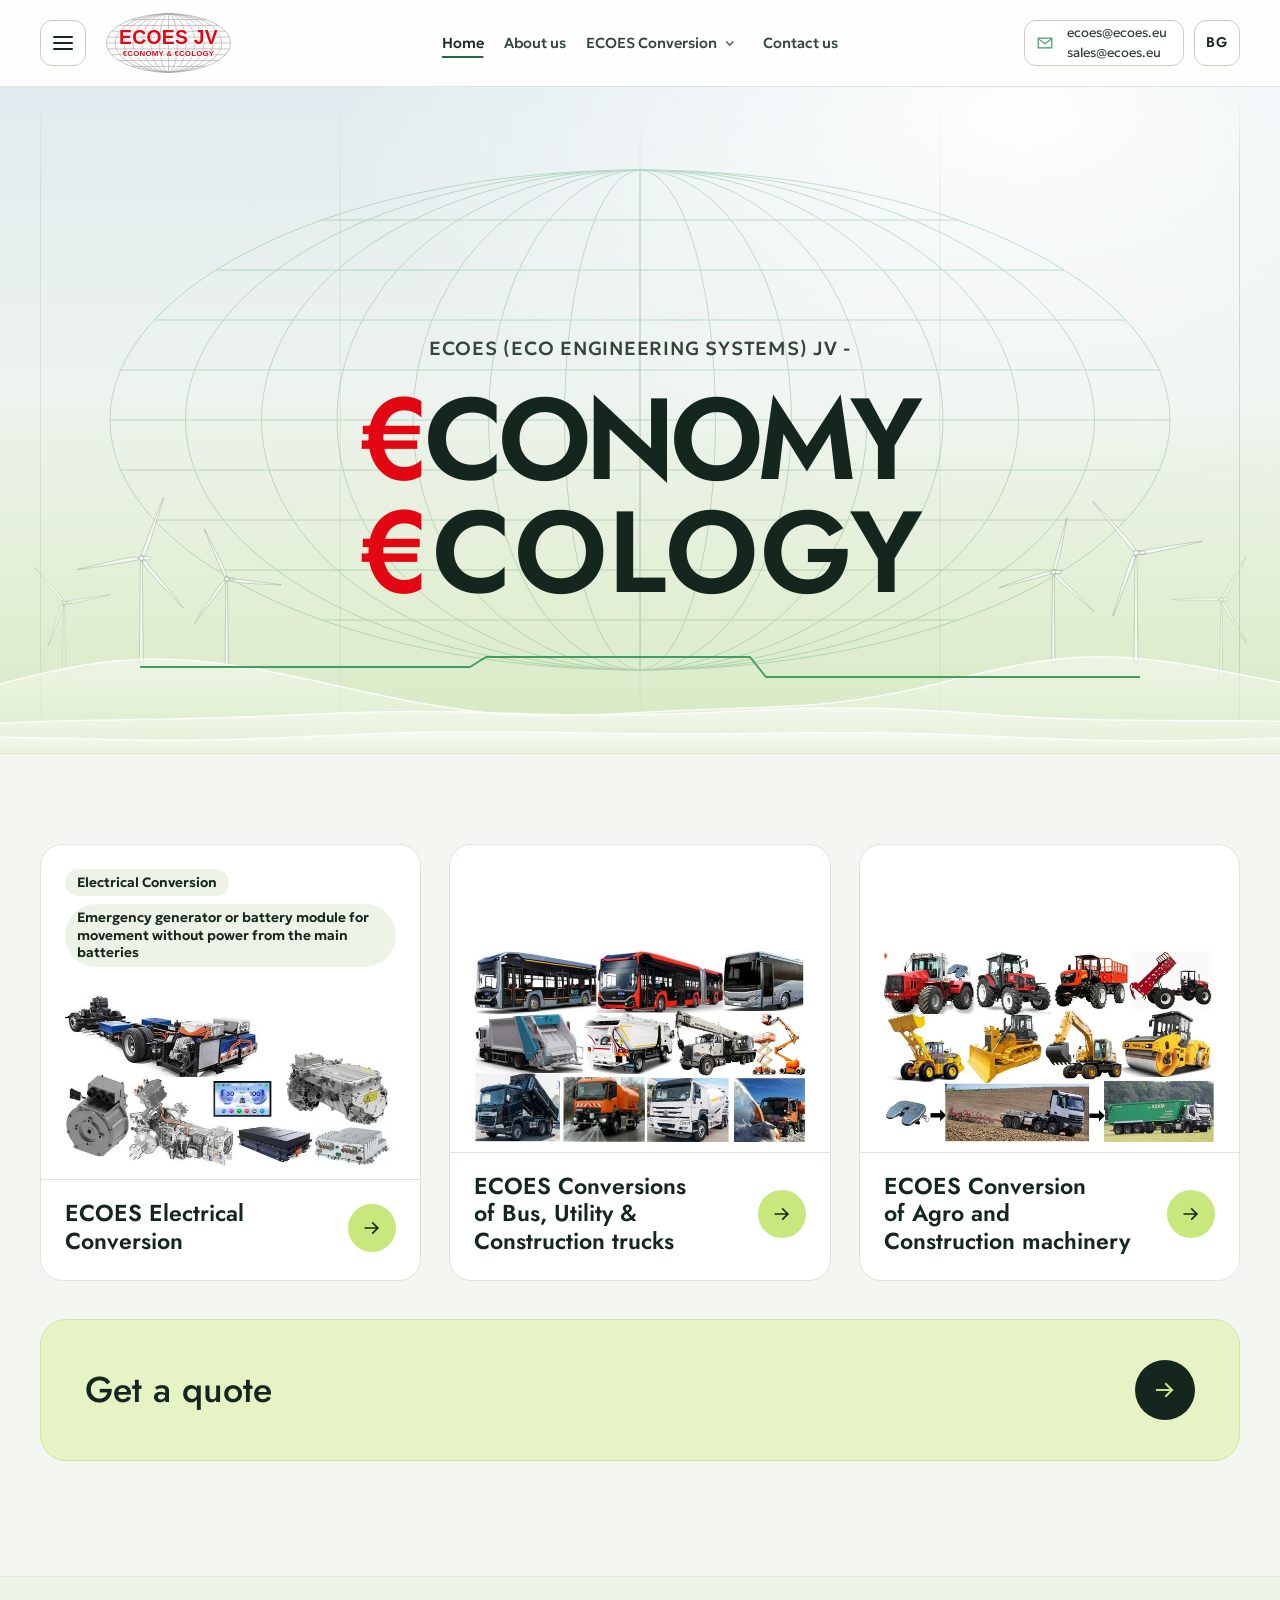
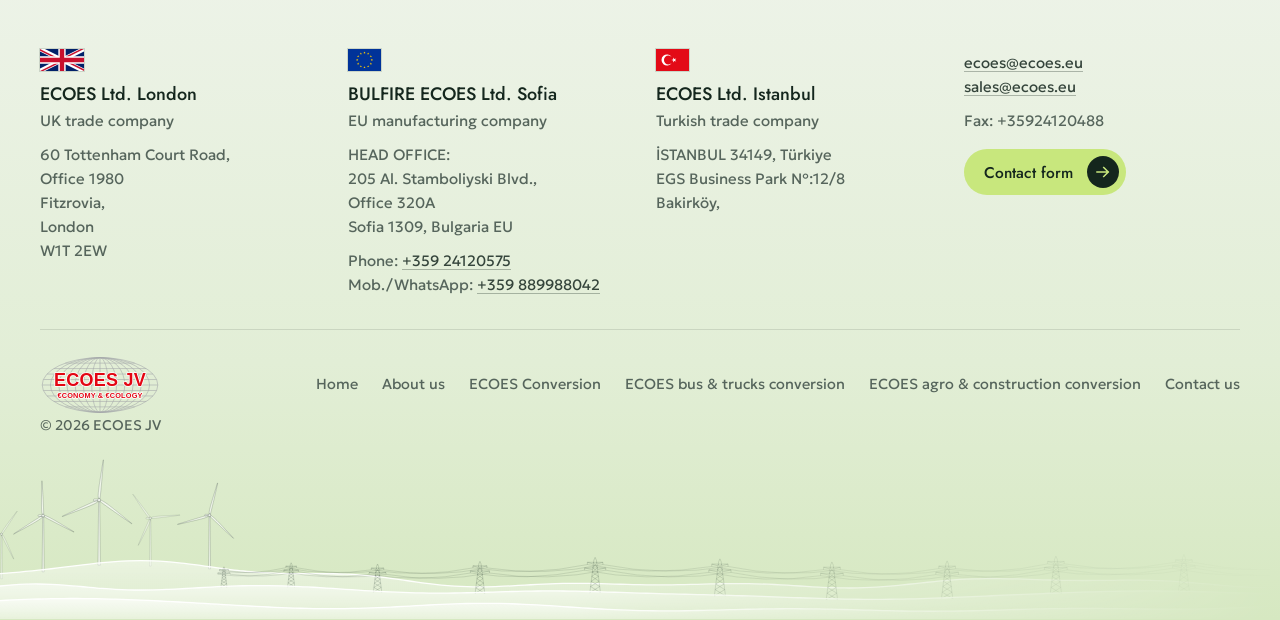
==== commit eee7bcce: "Remove FRANCHISE ECOES from the site; it will have its own website At the client's request the franc" ====
--- a/index.html
+++ b/index.html
@@ -35,7 +35,6 @@
               </ul>
             </div>
           </li>
-          <li><a href="franchise/"><span class="l10n-src">FRANCHISE<span translate="no"> ECOES</span></span><span class="l10n-bg" lang="bg" translate="no">ФРАНЧАЙЗ ECOES</span></a></li>
           <li><a href="contact-us/"><span class="l10n-src">Contact us</span><span class="l10n-bg" lang="bg" translate="no">Контакти</span></a></li>
         </ul>
       </nav>
@@ -68,8 +67,8 @@
           <div class="tile-media">
             <ul class="chips"><li>Electrical Conversion</li><li>Emergency generator or battery module for movement without power from the main batteries</li></ul>
             <picture>
-              <source type="image/webp" srcset="assets/img/home/electric-conversion-640.webp 640w, assets/img/home/electric-conversion.webp 1161w" sizes="(max-width: 859px) 100vw, 620px">
-              <img src="assets/img/home/electric-conversion.jpg" srcset="assets/img/home/electric-conversion-640.jpg 640w, assets/img/home/electric-conversion.jpg 1161w" sizes="(max-width: 859px) 100vw, 620px" alt="" width="1161" height="675">
+              <source type="image/webp" srcset="assets/img/home/electric-conversion-640.webp 640w, assets/img/home/electric-conversion.webp 1161w" sizes="(max-width: 859px) 100vw, (max-width: 1239px) 50vw, 420px">
+              <img src="assets/img/home/electric-conversion.jpg" srcset="assets/img/home/electric-conversion-640.jpg 640w, assets/img/home/electric-conversion.jpg 1161w" sizes="(max-width: 859px) 100vw, (max-width: 1239px) 50vw, 420px" alt="" width="1161" height="675">
             </picture>
           </div>
           <div class="tile-foot">
@@ -78,25 +77,11 @@
           </div>
         </a>
 
-        <a class="tile plate" href="franchise/">
-          <div class="tile-media">
-            <ul class="chips"><li>Grid charging</li><li>Mobile charging stations</li><li>Solar charging</li></ul>
-            <picture>
-              <source type="image/webp" srcset="assets/img/home/franchise-640.webp 640w, assets/img/home/franchise.webp 1161w" sizes="(max-width: 859px) 100vw, 620px">
-              <img src="assets/img/home/franchise.jpg" srcset="assets/img/home/franchise-640.jpg 640w, assets/img/home/franchise.jpg 1161w" sizes="(max-width: 859px) 100vw, 620px" alt="" width="1161" height="675">
-            </picture>
-          </div>
-          <div class="tile-foot">
-            <h2>FRANCHISE<span translate="no"> ECOES</span>&nbsp;- Business Idea for Making Money</h2>
-            <span class="tile-go" aria-hidden="true"><svg viewBox="0 0 24 24" fill="none" stroke="currentColor" stroke-width="2" stroke-linecap="square"><path d="M4 12h15M13 6l6 6-6 6"/></svg></span>
-          </div>
-        </a>
-
         <a class="tile plate" href="electric-conversions-bus-truck/">
           <div class="tile-media">
             <picture>
-              <source type="image/webp" srcset="assets/img/home/bus-trucks-640.webp 640w, assets/img/home/bus-trucks.webp 1161w" sizes="(max-width: 859px) 100vw, 620px">
-              <img src="assets/img/home/bus-trucks.jpg" srcset="assets/img/home/bus-trucks-640.jpg 640w, assets/img/home/bus-trucks.jpg 1161w" sizes="(max-width: 859px) 100vw, 620px" alt="" width="1161" height="669" loading="lazy">
+              <source type="image/webp" srcset="assets/img/home/bus-trucks-640.webp 640w, assets/img/home/bus-trucks.webp 1161w" sizes="(max-width: 859px) 100vw, (max-width: 1239px) 50vw, 420px">
+              <img src="assets/img/home/bus-trucks.jpg" srcset="assets/img/home/bus-trucks-640.jpg 640w, assets/img/home/bus-trucks.jpg 1161w" sizes="(max-width: 859px) 100vw, (max-width: 1239px) 50vw, 420px" alt="" width="1161" height="669" loading="lazy">
             </picture>
           </div>
           <div class="tile-foot">
@@ -108,8 +93,8 @@
         <a class="tile plate" href="electric-agro-truck-construction/">
           <div class="tile-media">
             <picture>
-              <source type="image/webp" srcset="assets/img/home/agro-construction-640.webp 640w, assets/img/home/agro-construction.webp 1161w" sizes="(max-width: 859px) 100vw, 620px">
-              <img src="assets/img/home/agro-construction.jpg" srcset="assets/img/home/agro-construction-640.jpg 640w, assets/img/home/agro-construction.jpg 1161w" sizes="(max-width: 859px) 100vw, 620px" alt="" width="1161" height="669" loading="lazy">
+              <source type="image/webp" srcset="assets/img/home/agro-construction-640.webp 640w, assets/img/home/agro-construction.webp 1161w" sizes="(max-width: 859px) 100vw, (max-width: 1239px) 50vw, 420px">
+              <img src="assets/img/home/agro-construction.jpg" srcset="assets/img/home/agro-construction-640.jpg 640w, assets/img/home/agro-construction.jpg 1161w" sizes="(max-width: 859px) 100vw, (max-width: 1239px) 50vw, 420px" alt="" width="1161" height="669" loading="lazy">
             </picture>
           </div>
           <div class="tile-foot">
@@ -165,7 +150,6 @@
             <li><a href="./"><span class="l10n-src">Home</span><span class="l10n-bg" lang="bg" translate="no">Начало</span></a></li>
             <li><a href="about-us/"><span class="l10n-src">About us</span><span class="l10n-bg" lang="bg" translate="no">За нас</span></a></li>
             <li><a href="electric-conversion/"><span class="l10n-src"><span translate="no">ECOES </span>Conversion</span><span class="l10n-bg" lang="bg" translate="no">ECOES конверсия</span></a></li>
-            <li><a href="franchise/"><span class="l10n-src">FRANCHISE<span translate="no"> ECOES</span></span><span class="l10n-bg" lang="bg" translate="no">ФРАНЧАЙЗ ECOES</span></a></li>
             <li><a href="electric-conversions-bus-truck/"><span class="l10n-src"><span translate="no">ECOES </span>bus &amp; trucks conversion</span><span class="l10n-bg" lang="bg" translate="no">ECOES конверсия на автобуси и камиони</span></a></li>
             <li><a href="electric-agro-truck-construction/"><span class="l10n-src"><span translate="no">ECOES </span>agro &amp; construction conversion</span><span class="l10n-bg" lang="bg" translate="no">ECOES конверсия на селскостопанска и строителна техника</span></a></li>
             <li><a href="contact-us/"><span class="l10n-src">Contact us</span><span class="l10n-bg" lang="bg" translate="no">Контакти</span></a></li>
--- a/assets/css/style.css
+++ b/assets/css/style.css
@@ -49,7 +49,8 @@
   -webkit-text-size-adjust: 100%;
   scroll-padding-top: calc(var(--header-h) + 16px);
 }
-html.nav-lock { overflow: hidden; }
+html.nav-lock,
+html.lightbox-open { overflow: hidden; }
 
 body {
   margin: 0;
@@ -110,8 +111,8 @@
 /* ---------- Cards: one soft shape for every panel ---------- */
 
 .plate,
-.org-jv, .org-card, .bio-photo, .bio-text, .callout, .option,
-.doc-section--plate, .office, .figure, .partner-link picture, .sub-nav {
+.org-jv, .org-card, .bio-photo, .bio-text, .callout,
+.office, .figure, .partner-link picture, .sub-nav, .doc-link {
   --edge: var(--line);
   --fill: var(--paper);
   border: 1px solid var(--edge);
@@ -631,13 +632,25 @@
 /* ---------- Home: section tiles ---------- */
 
 .tiles-section { padding: clamp(48px, 7vw, 96px) 0 clamp(64px, 9vw, 120px); }
+/* three tiles: one under the other on phones, two with the third centred under them on tablets
+   and small laptops, three in a row from 1240px */
 .tiles {
+  --tiles-gap: clamp(18px, 2.4vw, 28px);
   display: grid;
   grid-template-columns: minmax(0, 1fr);
-  gap: clamp(18px, 2.4vw, 28px);
+  gap: var(--tiles-gap);
 }
 @media (min-width: 860px) {
   .tiles { grid-template-columns: repeat(2, minmax(0, 1fr)); }
+  .tiles > .tile:last-child:nth-child(odd) {
+    grid-column: 1 / -1;
+    justify-self: center;
+    width: calc((100% - var(--tiles-gap)) / 2);
+  }
+}
+@media (min-width: 1240px) {
+  .tiles { grid-template-columns: repeat(3, minmax(0, 1fr)); }
+  .tiles > .tile:last-child:nth-child(odd) { grid-column: auto; width: auto; }
 }
 
 .tile {
@@ -786,7 +799,6 @@
   line-height: 1.55;
   color: var(--ink);
 }
-.page-lead--strong { font-weight: 600; }
 
 .page-body { padding: clamp(40px, 6vw, 80px) 0 clamp(64px, 9vw, 120px); }
 /* zero-specificity defaults, so component rules below always win */
@@ -851,7 +863,7 @@
   border-radius: 50%;
   background: var(--sprout);
 }
-.figure + .doc-section, .intro + .figure { margin-top: clamp(40px, 5vw, 64px); }
+.figure + .doc-section { margin-top: clamp(40px, 5vw, 64px); }
 .doc-section > h2 {
   margin: 0;
   font-size: clamp(22px, 2.2vw, 28px);
@@ -913,29 +925,6 @@
 }
 .callout p { margin: 0; }
 .callout p + p { margin-top: 6px; }
-
-.intro { max-width: 70ch; }
-
-/* parallel options shown side by side */
-.options {
-  display: grid;
-  grid-template-columns: repeat(auto-fit, minmax(min(100%, 280px), 1fr));
-  gap: 16px;
-}
-.option { --radius: 16px; padding: 22px 24px 24px; }
-.option h3 {
-  margin: 0 0 10px;
-  font-size: 18px;
-}
-
-/* a section addressed to one audience, set on a tinted card */
-.doc-section--plate {
-  --radius: 22px;
-  --edge: #d3e6b0;
-  --fill: #f4f9ea;
-  padding: clamp(24px, 3vw, 40px);
-}
-.doc-section--plate::before { content: none; }   /* the tinted card marks the section; no node */
 
 /* product pages: the collage stays in view beside the text on wide screens */
 .product {
@@ -1177,6 +1166,188 @@
   margin: 4px 0 24px;
 }
 
+/* HISTORY: "* * *" before it as in the client's PDF, the text, then the documents as thumbnails
+   that open full size (gallery.js) */
+.asterism {
+  height: auto;
+  margin: clamp(48px, 6vw, 88px) 0 0;
+  border: 0;
+  overflow: visible;
+  text-align: center;
+  color: var(--sprout);
+}
+.asterism::after {
+  content: "*\2003*\2003*";
+  font-family: var(--font-display);
+  font-size: 26px;
+  font-weight: 600;
+  line-height: 1;
+}
+.history { margin-top: clamp(28px, 3.5vw, 48px); }
+.docs {
+  list-style: none;
+  margin: clamp(28px, 3vw, 40px) 0 0;
+  padding: 0;
+  display: grid;
+  grid-template-columns: repeat(auto-fill, minmax(min(100%, 200px), 1fr));
+  gap: clamp(20px, 2.4vw, 28px) clamp(16px, 2vw, 24px);
+}
+@media (max-width: 479px) {
+  .docs { grid-template-columns: repeat(2, minmax(0, 1fr)); }
+}
+.doc-link {
+  --radius: 14px;
+  display: block;
+  padding: 10px;
+  cursor: zoom-in;
+  transition: transform .3s cubic-bezier(.2, .7, .2, 1), box-shadow .3s ease-out, border-color .2s ease-out;
+}
+.doc-link:hover,
+.doc-link:focus-visible { --edge: var(--line-strong); box-shadow: var(--lift); transform: translateY(-3px); }
+.doc-link img {
+  display: block;
+  width: 100%;
+  height: auto;
+  border: 1px solid var(--line);   /* the edge of the paper */
+  border-radius: 4px;
+  background: #fff;
+}
+.docs .doc-link img {
+  aspect-ratio: 300 / 424;   /* one page shape for all, so the captions line up */
+  object-fit: contain;
+}
+.page-body .doc-title {
+  margin: 12px 4px 0;
+  font-family: var(--font-display);
+  font-size: 16px;
+  font-weight: 600;
+  line-height: 1.3;
+  color: var(--ink);
+}
+.doc-detail {
+  display: block;
+  margin-top: 2px;
+  font-family: var(--font-text);
+  font-size: 13.5px;
+  font-weight: 400;
+  line-height: 1.45;
+  color: var(--muted);
+  text-wrap: balance;
+}
+
+/* awards: each certificate with its own text under it, side by side on wide screens */
+.awards {
+  list-style: none;
+  margin: clamp(44px, 5vw, 64px) 0 0;
+  padding: 0;
+  display: grid;
+  grid-template-columns: repeat(auto-fill, minmax(min(100%, 320px), 1fr));
+  gap: clamp(40px, 4.5vw, 56px) clamp(24px, 3vw, 40px);
+  align-items: start;
+}
+.award .doc-link { max-width: 340px; }   /* each certificate in its own shape (from its width and height) */
+/* side by side, the cards take the height of the tallest certificate (the paper centred in it), so
+   the labels and the texts start on one line */
+@supports (grid-template-rows: subgrid) {
+  .award {
+    display: grid;
+    grid-row: span 3;
+    grid-template-rows: subgrid;
+    row-gap: 0;
+  }
+  .award .doc-link {
+    align-self: stretch;
+    display: grid;
+    align-content: center;
+  }
+}
+.page-body .award .doc-title { margin-top: 16px; font-size: 18px; }
+.page-body .award p { margin: 10px 4px 0; }
+
+/* a document full size: the page dims to ink, the document on its white paper, caption and
+   previous / next below */
+.lightbox {
+  width: 100%;
+  height: 100%;
+  max-width: none;
+  max-height: none;
+  margin: 0;
+  padding: 0;
+  border: 0;
+  background: rgba(20, 38, 29, .95);
+  color: #fff;
+  overscroll-behavior: contain;
+}
+.lightbox[open] {
+  display: grid;
+  grid-template-rows: auto minmax(0, 1fr) auto;
+  animation: lightbox-in .2s ease-out;
+}
+@keyframes lightbox-in { from { opacity: 0; } }
+.lightbox::backdrop { background: transparent; }
+.lightbox :focus-visible { outline-color: var(--lime); }
+.lightbox-top,
+.lightbox-bottom {
+  display: flex;
+  align-items: center;
+  justify-content: space-between;
+  gap: 16px;
+  padding: 14px var(--gutter);
+}
+.lightbox-count {
+  margin: 0;
+  font-size: 14px;
+  font-variant-numeric: tabular-nums;
+  color: rgba(255, 255, 255, .78);
+}
+.lightbox-stage {
+  display: grid;
+  grid-template: minmax(0, 1fr) / minmax(0, 1fr);   /* a fixed box, so the document can fit it */
+  place-items: center;
+  min-height: 0;
+  padding: 0 var(--gutter);
+}
+.lightbox-stage picture { display: contents; }
+.lightbox-img {
+  grid-area: 1 / 1;   /* the <source> next to it must not take the cell */
+  display: block;
+  max-width: 100%;
+  max-height: 100%;
+  width: auto;
+  height: auto;
+  border-radius: 4px;
+  background: #fff;
+  box-shadow: 0 24px 60px -24px rgba(0, 0, 0, .6);
+}
+.lightbox-caption {
+  flex: 1;
+  margin: 0;
+  text-align: center;
+  font-family: var(--font-display);
+  font-size: 18px;
+  font-weight: 600;
+  line-height: 1.3;
+  text-wrap: balance;
+}
+.lightbox .doc-detail { font-size: 14px; color: rgba(255, 255, 255, .78); }
+.lightbox-btn {
+  display: inline-grid;
+  place-items: center;
+  flex: none;
+  width: 48px;
+  height: 48px;
+  padding: 0;
+  border: 0;
+  border-radius: 50%;
+  background: #fff;
+  color: var(--ink);
+  cursor: pointer;
+  transition: background-color .2s ease-out;
+}
+.lightbox-btn:hover { background: var(--lime); }
+.lightbox-btn svg { width: 22px; height: 22px; }
+.lightbox-btn[hidden] { display: none; }
+
 /* ---------- Contact ---------- */
 
 .offices {
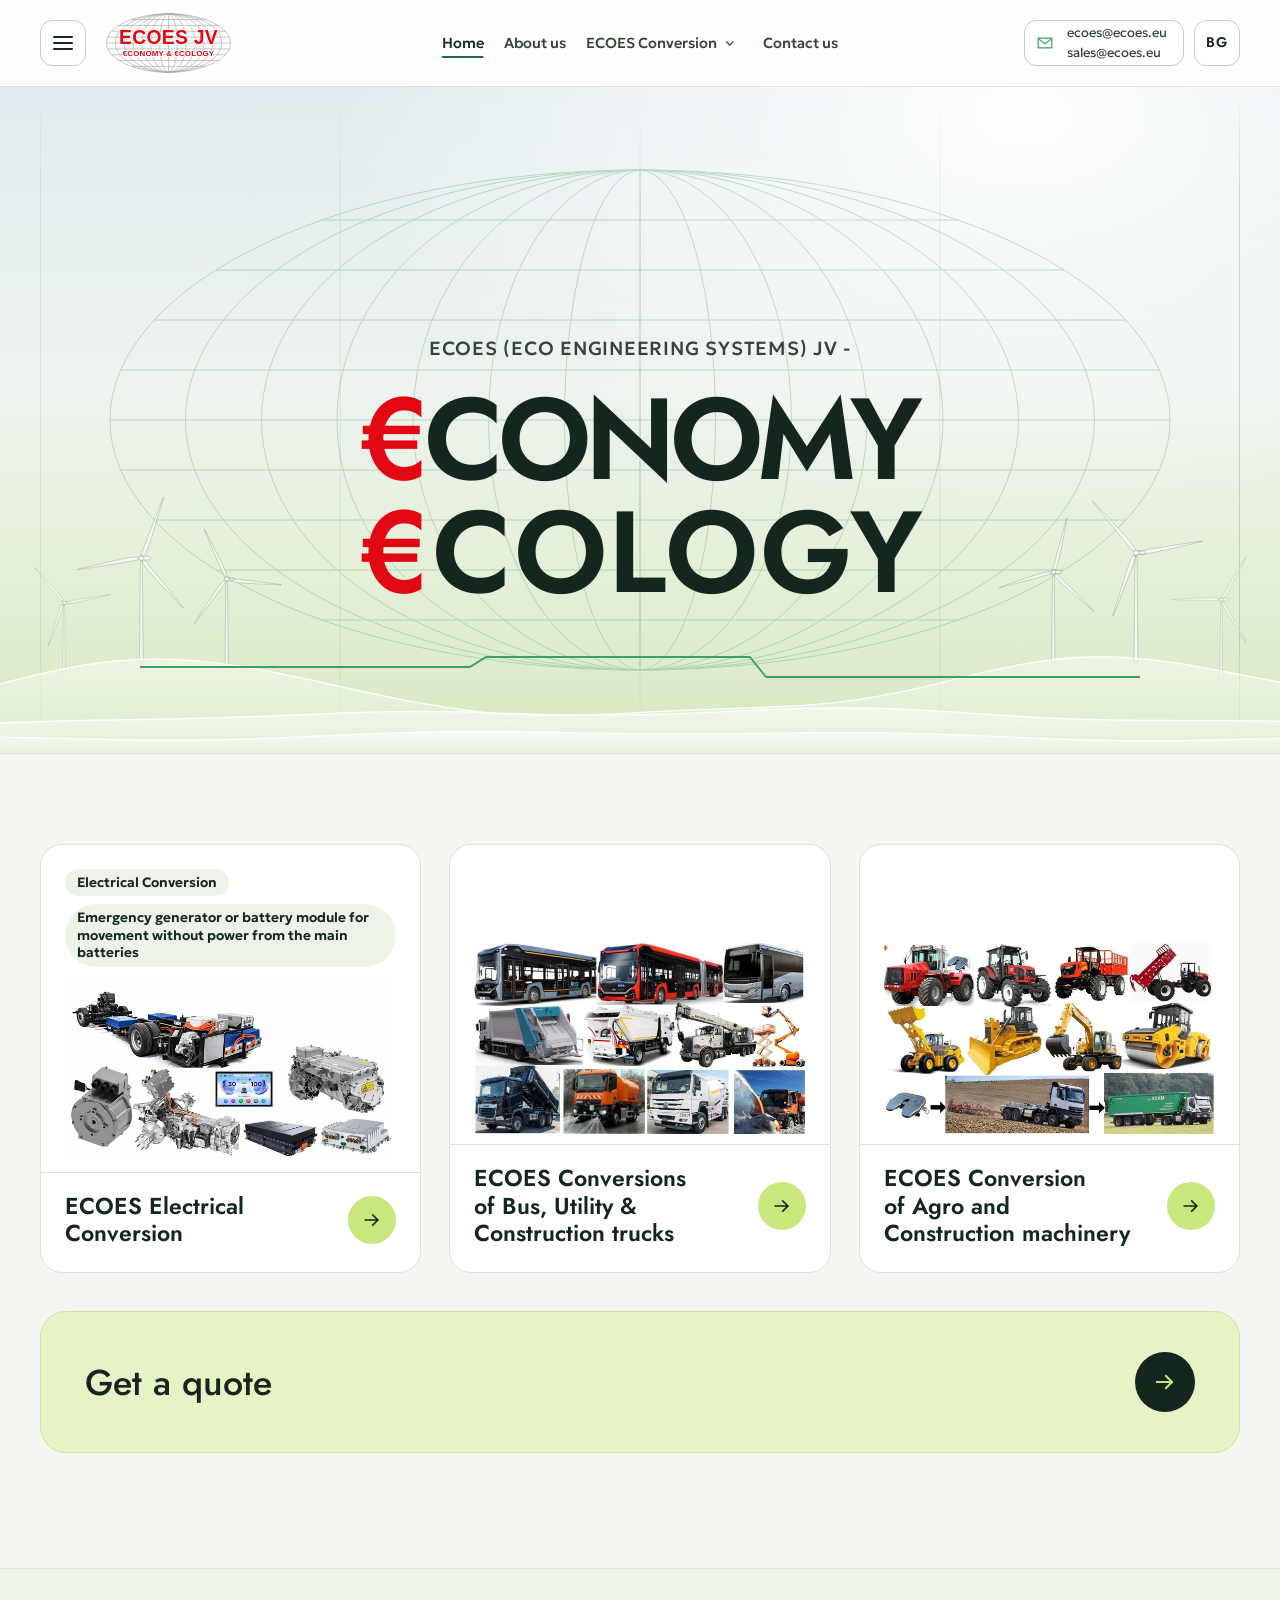
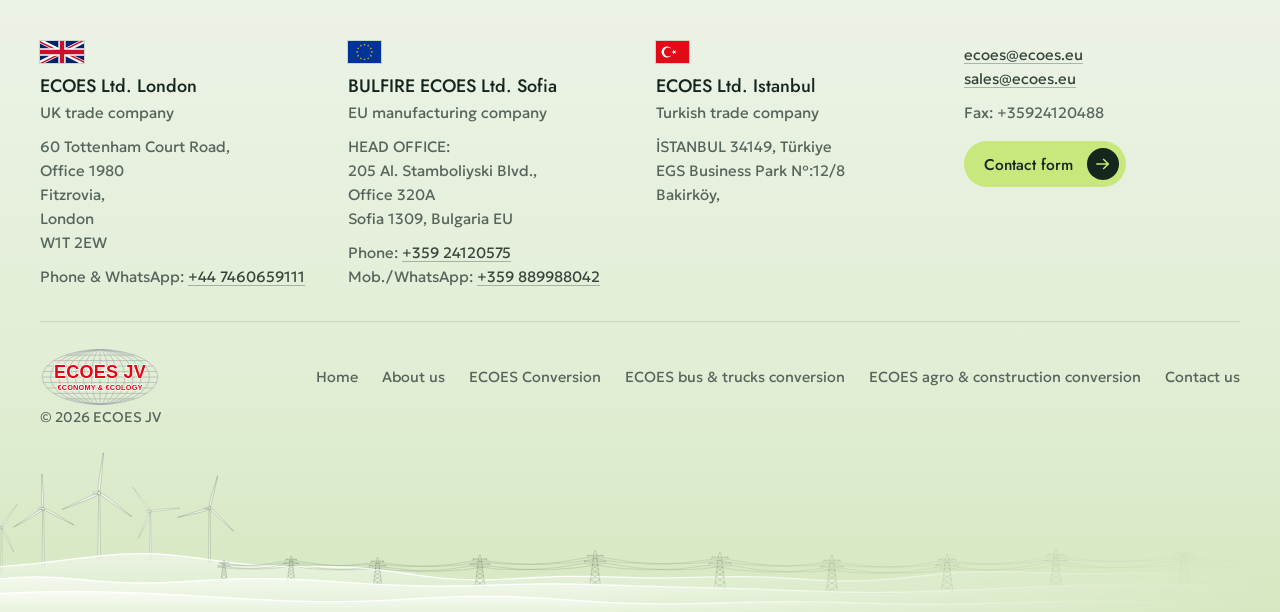
==== commit 241eaebf: "Sharper Electrical Conversion collage; London phone on Contact and in the footer - The client sent a" ====
--- a/index.html
+++ b/index.html
@@ -67,8 +67,8 @@
           <div class="tile-media">
             <ul class="chips"><li>Electrical Conversion</li><li>Emergency generator or battery module for movement without power from the main batteries</li></ul>
             <picture>
-              <source type="image/webp" srcset="assets/img/home/electric-conversion-640.webp 640w, assets/img/home/electric-conversion.webp 1161w" sizes="(max-width: 859px) 100vw, (max-width: 1239px) 50vw, 420px">
-              <img src="assets/img/home/electric-conversion.jpg" srcset="assets/img/home/electric-conversion-640.jpg 640w, assets/img/home/electric-conversion.jpg 1161w" sizes="(max-width: 859px) 100vw, (max-width: 1239px) 50vw, 420px" alt="" width="1161" height="675">
+              <source type="image/webp" srcset="assets/img/home/electric-conversion-640.webp 640w, assets/img/home/electric-conversion-1200.webp 1200w, assets/img/home/electric-conversion.webp 1679w" sizes="(max-width: 859px) 100vw, (max-width: 1239px) 50vw, 420px">
+              <img src="assets/img/home/electric-conversion-1200.jpg" srcset="assets/img/home/electric-conversion-640.jpg 640w, assets/img/home/electric-conversion-1200.jpg 1200w, assets/img/home/electric-conversion.jpg 1679w" sizes="(max-width: 859px) 100vw, (max-width: 1239px) 50vw, 420px" alt="" width="1679" height="937">
             </picture>
           </div>
           <div class="tile-foot">
@@ -121,6 +121,7 @@
           <h2><span translate="no">ECOES Ltd. </span>London</h2>
           <p>UK trade company</p>
           <p translate="no">60 Tottenham Court Road,<br>Office 1980<br>Fitzrovia,<br>London<br>W1T 2EW</p>
+          <p>Phone &amp; WhatsApp: <a href="tel:+447460659111" translate="no">+44 7460659111</a></p>
         </div>
         <div class="footer-office">
           <img class="flag" src="assets/img/flags/eu.svg" alt="" width="45" height="30">
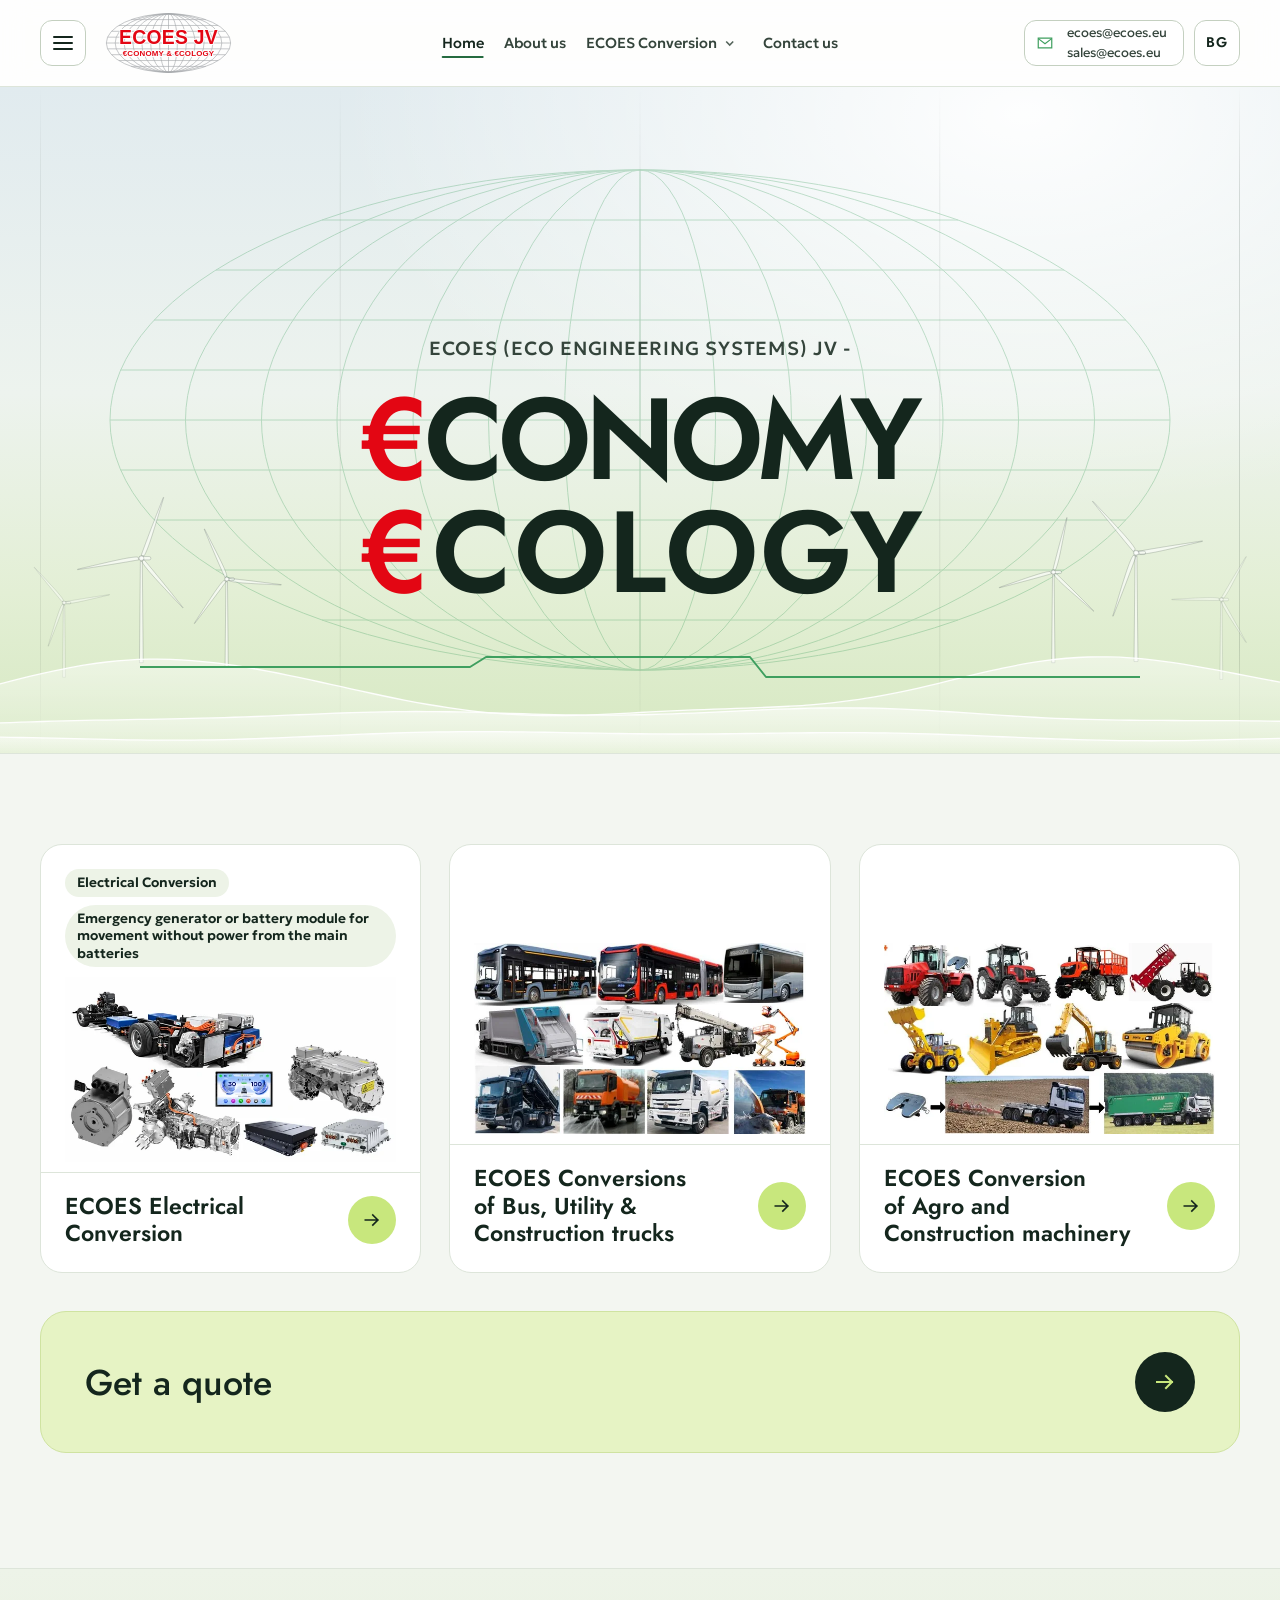
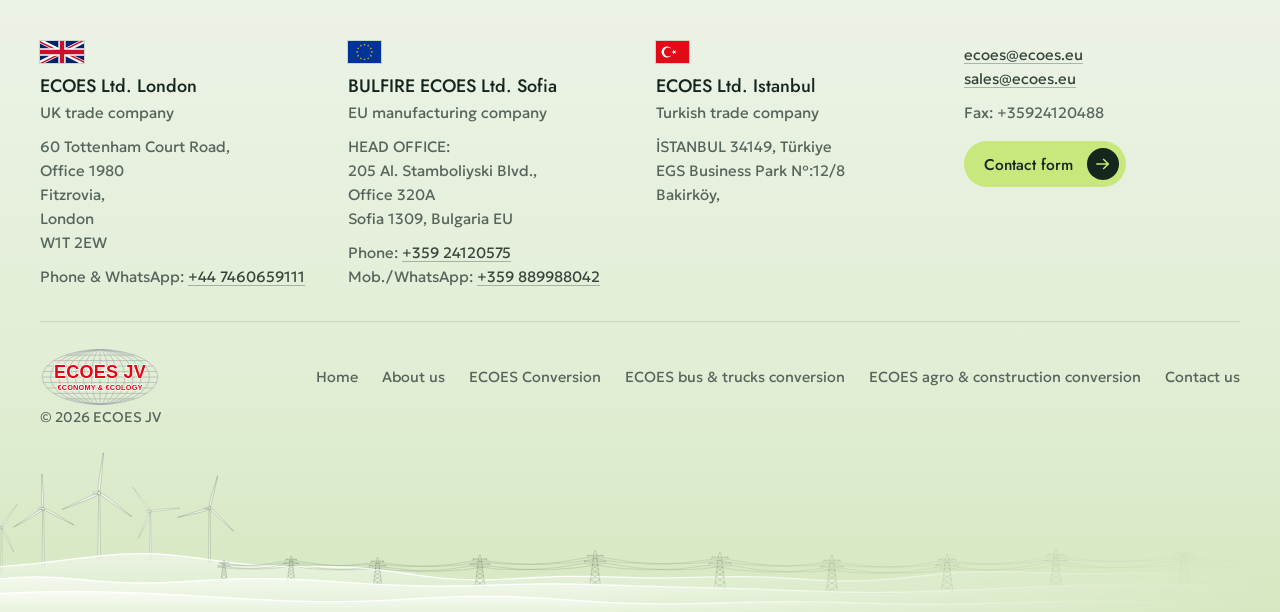
==== commit 6aef0f2d: "Electrical Conversion photo: labels inside its empty areas, as in the PDF "Electrical Conversion" si" ====
--- a/index.html
+++ b/index.html
@@ -65,11 +65,16 @@
       <div class="container tiles">
         <a class="tile plate" href="electric-conversion/">
           <div class="tile-media">
-            <ul class="chips"><li>Electrical Conversion</li><li>Emergency generator or battery module for movement without power from the main batteries</li></ul>
-            <picture>
-              <source type="image/webp" srcset="assets/img/home/electric-conversion-640.webp 640w, assets/img/home/electric-conversion-1200.webp 1200w, assets/img/home/electric-conversion.webp 1679w" sizes="(max-width: 859px) 100vw, (max-width: 1239px) 50vw, 420px">
-              <img src="assets/img/home/electric-conversion-1200.jpg" srcset="assets/img/home/electric-conversion-640.jpg 640w, assets/img/home/electric-conversion-1200.jpg 1200w, assets/img/home/electric-conversion.jpg 1679w" sizes="(max-width: 859px) 100vw, (max-width: 1239px) 50vw, 420px" alt="" width="1679" height="937">
-            </picture>
+            <div class="collage">
+              <ul class="chips collage-labels">
+                <li class="collage-label collage-label--main"><span>Electrical Conversion</span></li>
+                <li class="collage-label collage-label--aside"><span>Emergency generator or battery module for movement without power from the main batteries</span></li>
+              </ul>
+              <picture>
+                <source type="image/webp" srcset="assets/img/home/electric-conversion-640.webp 640w, assets/img/home/electric-conversion-1200.webp 1200w, assets/img/home/electric-conversion.webp 1679w" sizes="(max-width: 859px) 100vw, (max-width: 1239px) 50vw, 420px">
+                <img src="assets/img/home/electric-conversion-1200.jpg" srcset="assets/img/home/electric-conversion-640.jpg 640w, assets/img/home/electric-conversion-1200.jpg 1200w, assets/img/home/electric-conversion.jpg 1679w" sizes="(max-width: 859px) 100vw, (max-width: 1239px) 50vw, 420px" alt="" width="1679" height="937">
+              </picture>
+            </div>
           </div>
           <div class="tile-foot">
             <h2><span translate="no">ECOES </span>Electrical Conversion</h2>
--- a/assets/css/style.css
+++ b/assets/css/style.css
@@ -671,7 +671,8 @@
   border-radius: 14px;
   background: var(--paper);
 }
-.tile-media picture { margin-top: auto; }
+.tile-media > picture,
+.tile-media > .collage { margin-top: auto; }
 .tile-media img {
   width: 100%;
   height: auto;
@@ -721,7 +722,8 @@
   flex-wrap: wrap;
   gap: 8px;
 }
-.chips li {
+.chips li:not(.collage-label),
+.collage-label > span {
   padding: 5px 12px;
   border-radius: 999px;
   font-size: 13.5px;
@@ -729,6 +731,71 @@
   line-height: 1.3;
   color: var(--ink);
   background: #edf3e7;
+}
+
+/* The Electrical Conversion photo (Home tile, ECOES Electric Conversion): as in the client's PDF,
+   its two labels sit in the photo's empty corners once it is at least 520px wide: "Electrical
+   Conversion" right above the chassis, with a green wire down to it, and the long label in the
+   white top right. Narrower, or when a label does not fit its corner (main.js; e.g. a long
+   translation), they stay above the photo as chips. Positions are shares of the photo. */
+.collage {
+  container: collage / inline-size;
+  position: relative;
+}
+.collage picture { display: block; }
+.collage-labels { margin-bottom: 10px; }
+.collage-label > span { display: block; }
+@container collage (min-width: 520px) {
+  .collage:not(.collage--stacked) .collage-labels {
+    position: absolute;
+    inset: 0;
+    margin: 0;
+    display: block;
+    pointer-events: none;
+  }
+  .collage:not(.collage--stacked) .collage-label {
+    position: absolute;
+    display: flex;
+  }
+  .collage:not(.collage--stacked) .collage-label > span {
+    position: relative;
+    padding: .4em .85em;
+    font-size: clamp(13px, 1.9cqw, 17px);
+  }
+  .collage:not(.collage--stacked) .collage-label--main {   /* the white band above the chassis */
+    left: 16%;
+    top: 2%;
+    width: 43%;
+    height: 12.5%;
+    align-items: flex-end;
+    justify-content: center;
+  }
+  .collage:not(.collage--stacked) .collage-label--main > span::after {   /* the wire to the chassis */
+    content: "";
+    position: absolute;
+    top: 100%;
+    left: calc(50% - 3.5px);
+    width: 7px;
+    height: 3.6cqw;
+    background:
+      linear-gradient(var(--sprout), var(--sprout)) center top / 2px calc(100% - 5px) no-repeat,
+      radial-gradient(circle, var(--sprout) 3px, transparent 3.5px) center bottom / 7px 7px no-repeat;
+  }
+  .collage:not(.collage--stacked) .collage-label--aside {   /* the white top right */
+    left: 61%;
+    top: 3%;
+    width: 37.5%;
+    height: 31%;
+    align-items: flex-start;
+    justify-content: flex-end;
+  }
+  .collage:not(.collage--stacked) .collage-label--aside > span { border-radius: 14px; }
+  /* the Home tile's photo grows a little on hover: the labels grow with it, so they stay in place */
+  .collage:not(.collage--stacked) .collage-labels { transition: transform .5s cubic-bezier(.2, .7, .2, 1); }
+  .tile:hover .collage:not(.collage--stacked) .collage-labels { transform: scale(1.03); }
+}
+@media (forced-colors: active) {
+  .collage-label--main > span::after { display: none; }
 }
 
 /* ---------- Inner pages ---------- */
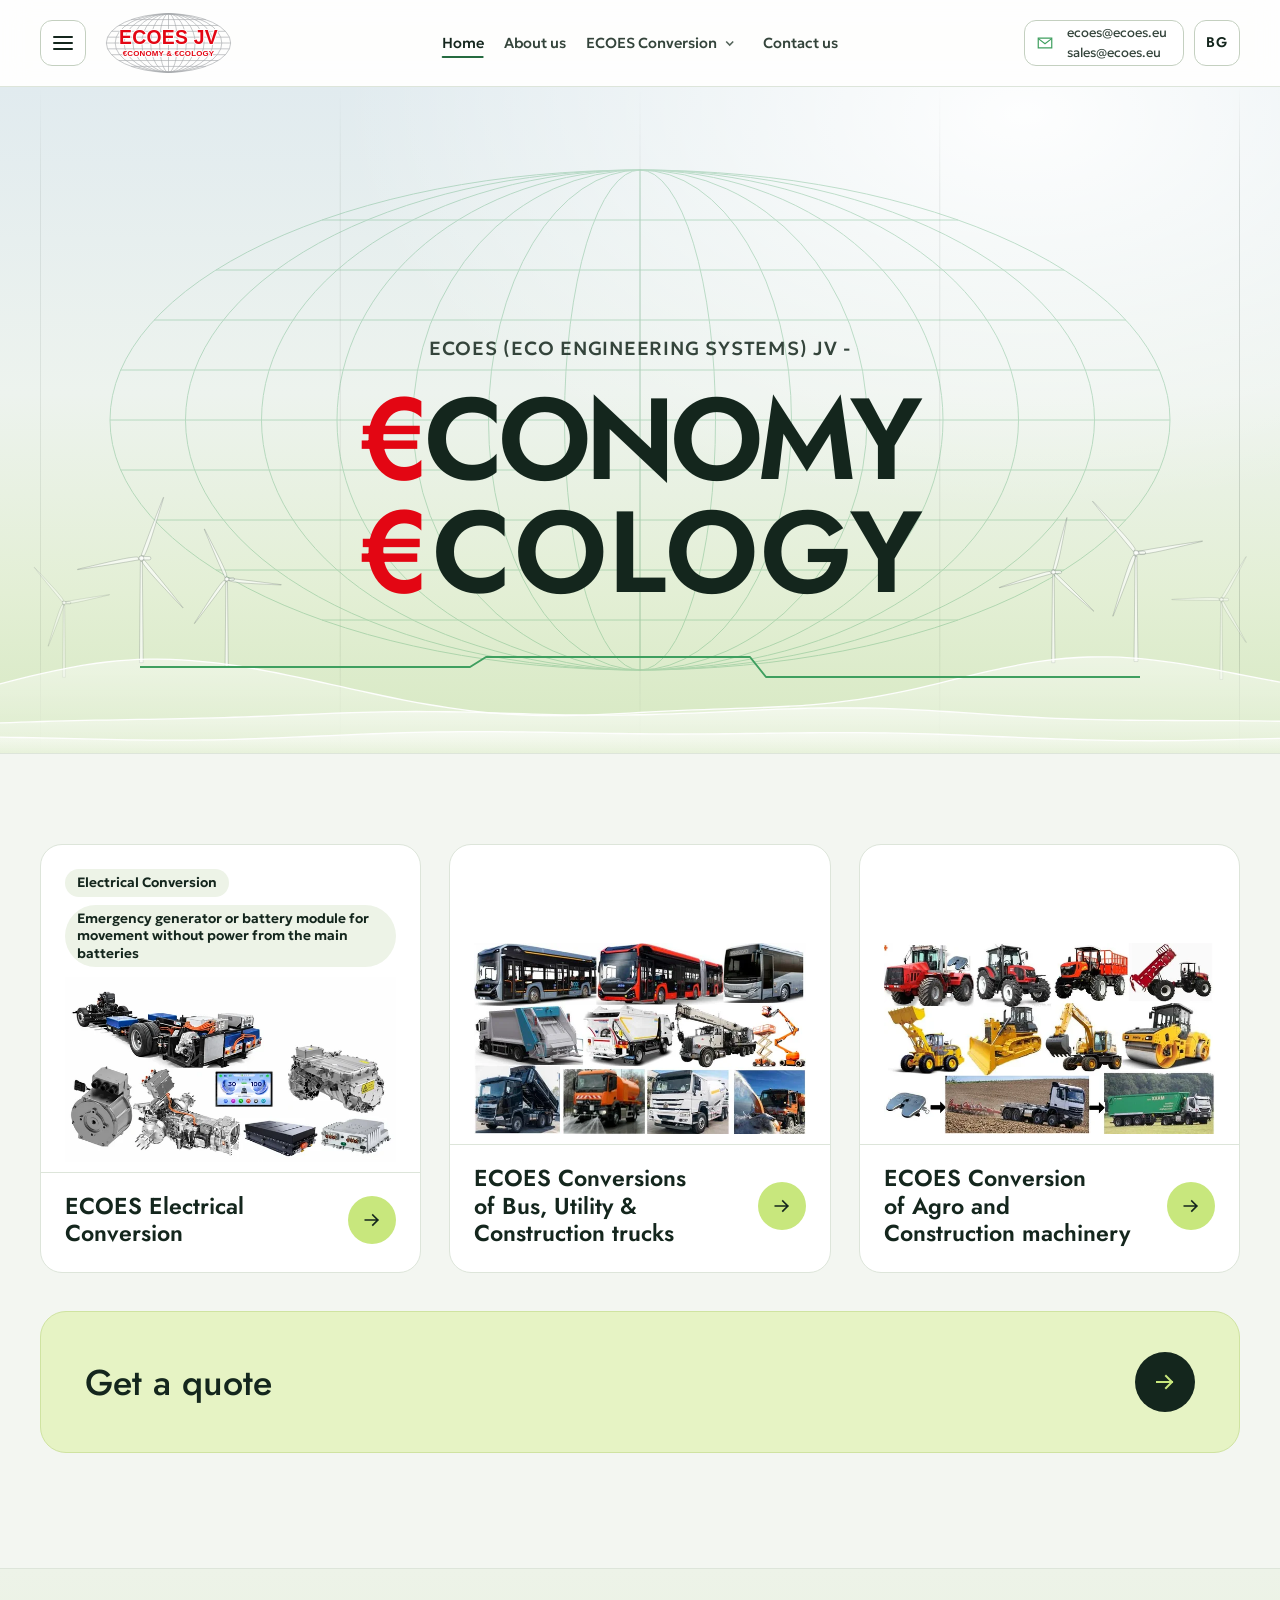
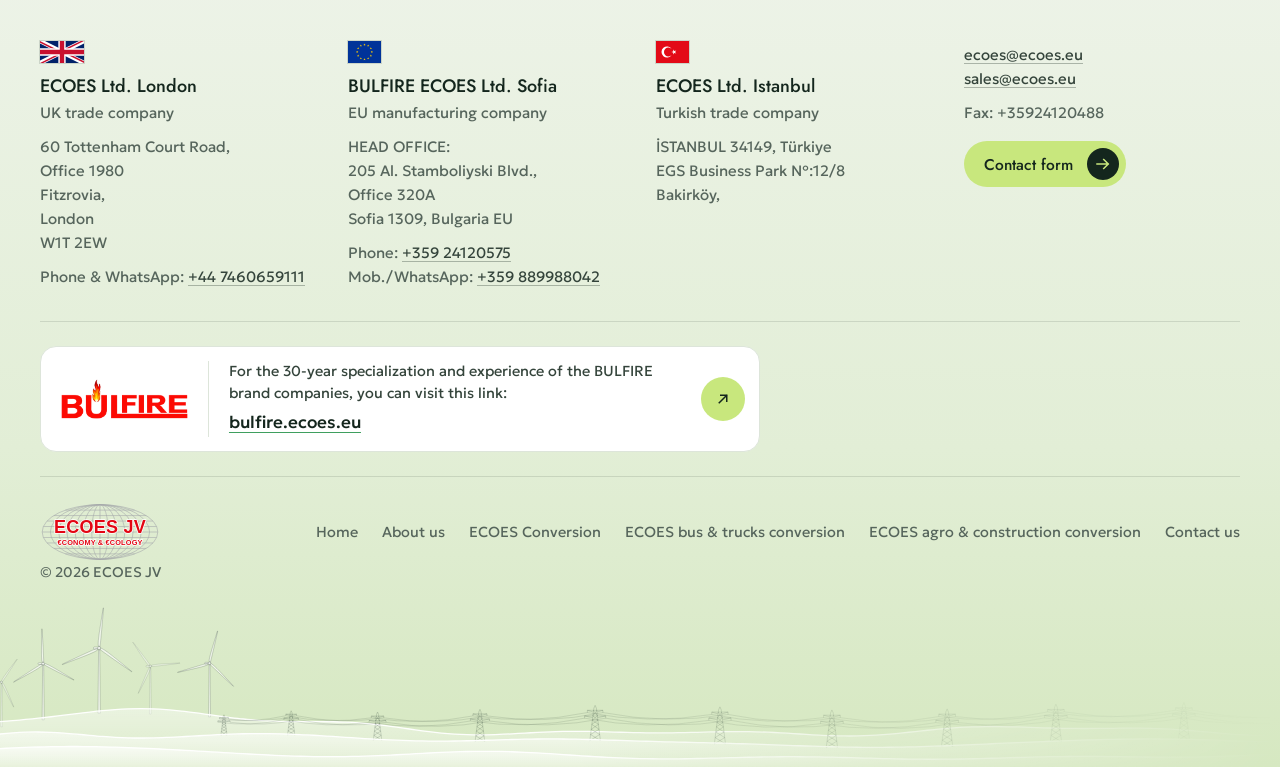
==== commit 9ed1853f: "BULFIRE link with its logo, under the offices in every footer and at the end of About us The client'" ====
--- a/index.html
+++ b/index.html
@@ -147,6 +147,20 @@
           <a class="btn" href="contact-us/#contact-form"><span class="l10n-src">Contact form</span><span class="l10n-bg" lang="bg" translate="no">Форма за контакт</span><svg viewBox="0 0 24 24" fill="none" stroke="currentColor" stroke-width="2" stroke-linecap="square" aria-hidden="true" focusable="false"><path d="M4 12h15M13 6l6 6-6 6"/></svg></a>
         </div>
       </div>
+      <div class="footer-bulfire">
+        <a class="bulfire-link plate" href="https://bulfire.ecoes.eu/" target="_blank" rel="noopener">
+          <picture class="bulfire-logo">
+            <source srcset="assets/img/bulfire/bulfire-logo.webp" type="image/webp">
+            <img src="assets/img/bulfire/bulfire-logo.png" alt="BULFIRE" width="419" height="132" loading="lazy">
+          </picture>
+          <span class="bulfire-body">
+            <span class="bulfire-text">For the 30-year specialization and experience of the<span translate="no"> BULFIRE </span>brand companies, you can visit this link:</span>
+            <span class="bulfire-url" translate="no">bulfire.ecoes.eu</span>
+          </span>
+          <span class="bulfire-go" aria-hidden="true"><svg viewBox="0 0 24 24" fill="none" stroke="currentColor" stroke-width="2" stroke-linecap="square" aria-hidden="true" focusable="false"><path d="M7 17L17 7M9 7h8v8"/></svg></span>
+          <span class="visually-hidden"> (opens in a new tab)</span>
+        </a>
+      </div>
       <div class="footer-inner">
         <a class="footer-brand" href="./" aria-label="ECOES JV - Home" translate="no">
           <img src="assets/img/logo.svg" alt="ECOES JV" width="220" height="106" loading="lazy">
--- a/assets/css/style.css
+++ b/assets/css/style.css
@@ -1638,6 +1638,78 @@
 .footer-office .btn,
 .footer-office .btn:hover { color: var(--ink); }   /* not the footer link colours */
 .footer-copy { margin: 0; font-size: 14px; color: var(--muted); }
+
+/* BULFIRE: a small card with the client's sentence and the link to the BULFIRE site, under the
+   offices in every footer and at the end of About us */
+.footer-bulfire {
+  padding: 24px 0;
+  border-bottom: 1px solid rgba(20, 38, 29, .12);
+}
+.bulfire-link {
+  --radius: 16px;
+  display: grid;
+  grid-template-columns: auto minmax(0, 1fr) auto;
+  grid-template-areas: "logo body go";
+  align-items: center;
+  gap: 12px 20px;
+  max-width: 720px;
+  padding: 14px 14px 14px 20px;
+  color: var(--text);
+  text-decoration: none;
+  transition: border-color .2s ease-out;
+}
+.bulfire-link--page { margin-top: clamp(40px, 5vw, 64px); }
+.bulfire-logo {   /* the client's logo, background made transparent, small; a hairline beside it */
+  grid-area: logo;
+  align-self: stretch;
+  display: flex;
+  align-items: center;
+  padding-right: 20px;
+  border-right: 1px solid var(--line);
+}
+.bulfire-logo img { display: block; width: auto; height: 40px; }
+.bulfire-body {
+  grid-area: body;
+  display: flex;
+  flex-direction: column;
+  gap: 4px;
+}
+.bulfire-text { font-size: 14.5px; line-height: 1.5; }
+.bulfire-url {
+  align-self: flex-start;
+  font-weight: 500;
+  color: var(--ink);
+  overflow-wrap: anywhere;
+  text-decoration: underline;
+  text-decoration-color: var(--sprout);
+  text-underline-offset: 4px;
+  transition: color .2s ease-out;
+}
+.bulfire-go {   /* the round arrow chip, as on the tiles; diagonal: it opens another site */
+  grid-area: go;
+  display: inline-flex;
+  align-items: center;
+  justify-content: center;
+  width: 44px;
+  height: 44px;
+  border-radius: 50%;
+  color: var(--ink);
+  background: var(--lime);
+  transition: background-color .2s ease-out, color .2s ease-out;
+}
+.bulfire-go svg { width: 18px; height: 18px; }
+.bulfire-link:hover, .bulfire-link:focus-visible { --edge: var(--line-strong); }
+.bulfire-link:hover .bulfire-url { color: var(--leaf); }
+.bulfire-link:hover .bulfire-go, .bulfire-link:focus-visible .bulfire-go { background: var(--ink); color: var(--lime); }
+@media (max-width: 560px) {   /* phones: the logo and the arrow on top, the text under them */
+  .bulfire-link {
+    grid-template-columns: minmax(0, 1fr) auto;
+    grid-template-areas: "logo go" "body body";
+    padding: 14px 14px 16px 18px;
+  }
+  .bulfire-logo { padding-right: 0; border-right: 0; }
+  .bulfire-logo img { height: 34px; }
+}
 .footer-inner {
   display: flex;
   flex-wrap: wrap;
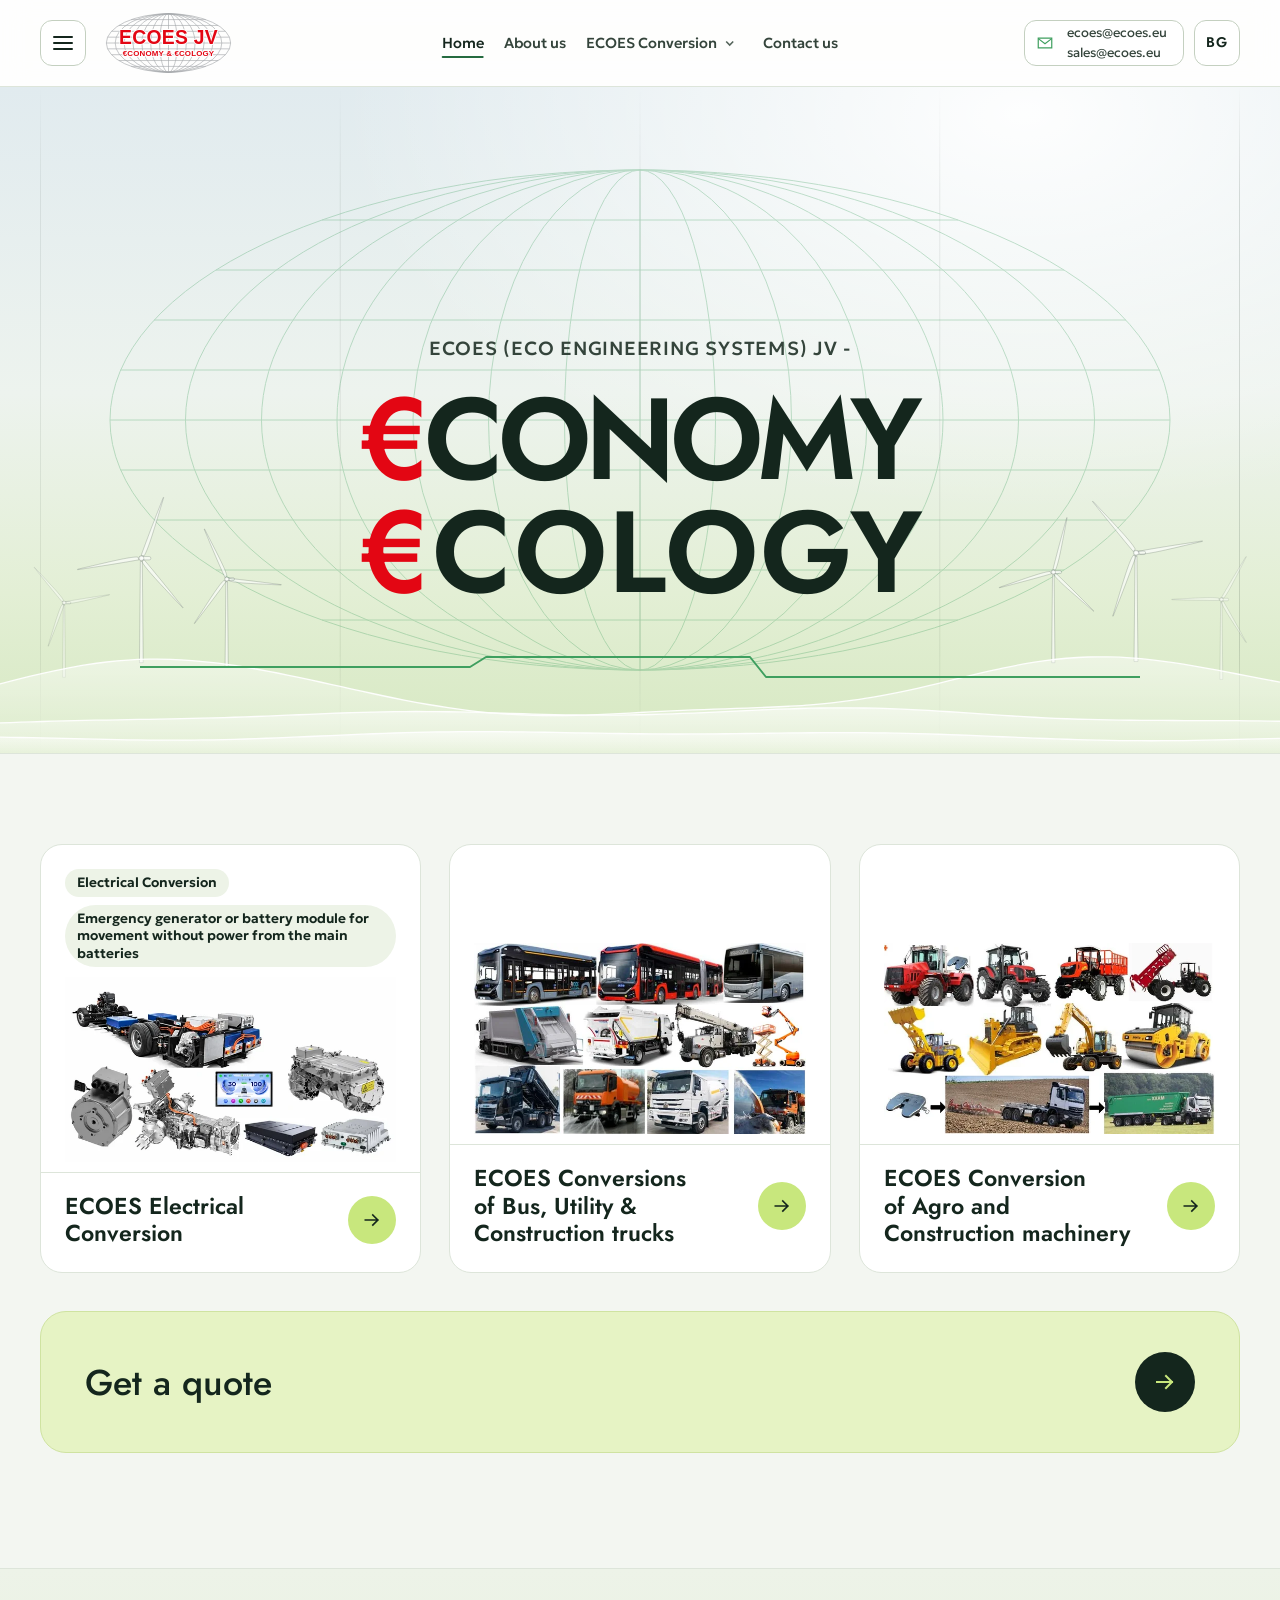
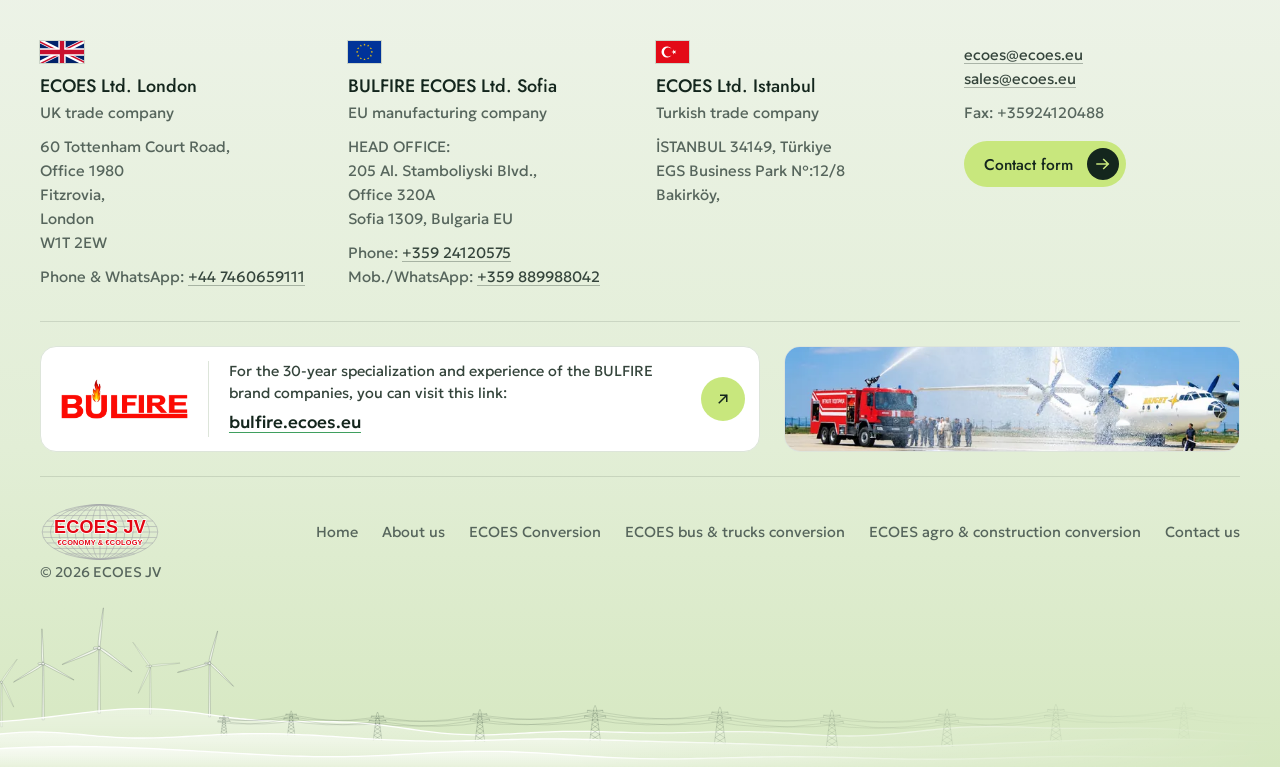
==== commit 2c1fff52: "Footer: the BULFIRE airport fire engine photo beside the BULFIRE card The client's photo, in the car" ====
--- a/index.html
+++ b/index.html
@@ -6,6 +6,10 @@
   <title>ECOES (ECO ENGINEERING SYSTEMS) JV - €CONOMY &amp; €COLOGY</title>
   <meta name="description" content="ECOES (ECO ENGINEERING SYSTEMS) JV - €CONOMY & €COLOGY">
   <meta name="theme-color" content="#ffffff">
+  <link rel="canonical" href="https://ecoes.eu/">
+  <link rel="alternate" hreflang="en" href="https://ecoes.eu/">
+  <link rel="alternate" hreflang="bg" href="https://ecoes.eu/bg/">
+  <link rel="alternate" hreflang="x-default" href="https://ecoes.eu/">
   <link rel="icon" href="assets/img/logo.svg" type="image/svg+xml">
   <link rel="preconnect" href="https://fonts.googleapis.com">
   <link rel="preconnect" href="https://fonts.gstatic.com" crossorigin>
@@ -160,6 +164,10 @@
           <span class="bulfire-go" aria-hidden="true"><svg viewBox="0 0 24 24" fill="none" stroke="currentColor" stroke-width="2" stroke-linecap="square" aria-hidden="true" focusable="false"><path d="M7 17L17 7M9 7h8v8"/></svg></span>
           <span class="visually-hidden"> (opens in a new tab)</span>
         </a>
+        <picture class="bulfire-photo">
+          <source type="image/webp" srcset="assets/img/bulfire/airport-640.webp 640w, assets/img/bulfire/airport-1200.webp 1200w" sizes="(min-width: 1140px) 580px, (min-width: 800px) 720px, 100vw">
+          <img src="assets/img/bulfire/airport-640.jpg" srcset="assets/img/bulfire/airport-640.jpg 640w, assets/img/bulfire/airport-1200.jpg 1200w" sizes="(min-width: 1140px) 580px, (min-width: 800px) 720px, 100vw" alt="BULFIRE airport fire-fighting vehicle spraying water over an aircraft" width="1200" height="422" loading="lazy">
+        </picture>
       </div>
       <div class="footer-inner">
         <a class="footer-brand" href="./" aria-label="ECOES JV - Home" translate="no">
--- a/assets/css/style.css
+++ b/assets/css/style.css
@@ -1642,8 +1642,33 @@
 /* BULFIRE: a small card with the client's sentence and the link to the BULFIRE site, under the
    offices in every footer and at the end of About us */
 .footer-bulfire {
+  display: grid;
+  grid-template-columns: minmax(0, 720px);
+  gap: 16px 24px;
   padding: 24px 0;
   border-bottom: 1px solid rgba(20, 38, 29, .12);
+}
+/* the client's photo of a BULFIRE airport fire engine at work, in the card's outline: beside the card
+   from 1140px and exactly as tall as it (cropped to fit, never stretched), under it on smaller screens */
+.bulfire-photo {
+  position: relative;
+  overflow: hidden;
+  aspect-ratio: 3 / 1;
+  border: 1px solid var(--line);
+  border-radius: 16px;
+  background: var(--sky);
+}
+.bulfire-photo img {
+  position: absolute;
+  inset: 0;
+  width: 100%;
+  height: 100%;
+  object-fit: cover;
+  object-position: 50% 88%;   /* keeps the truck with its water cannon, the crew and the aircraft */
+}
+@media (min-width: 1140px) {
+  .footer-bulfire { grid-template-columns: minmax(0, 720px) minmax(0, 1fr); }
+  .bulfire-photo { aspect-ratio: auto; }
 }
 .bulfire-link {
   --radius: 16px;
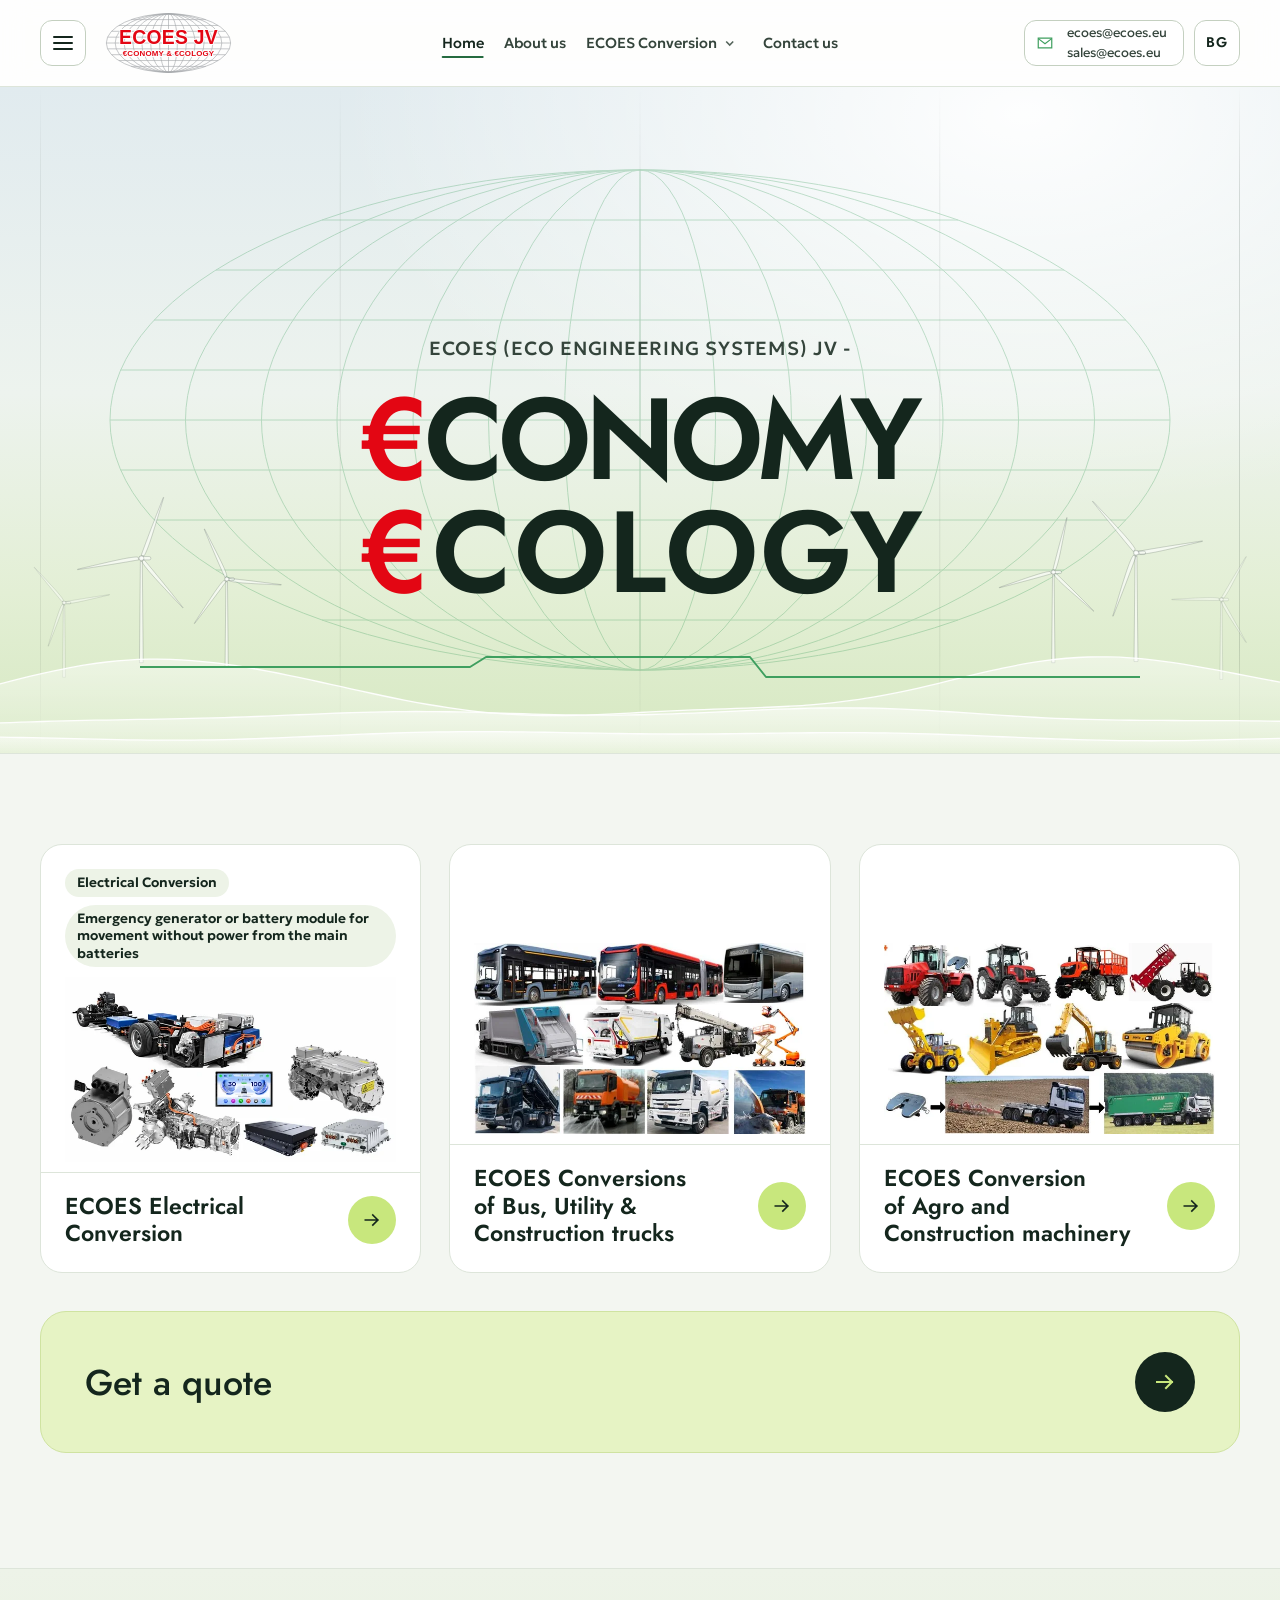
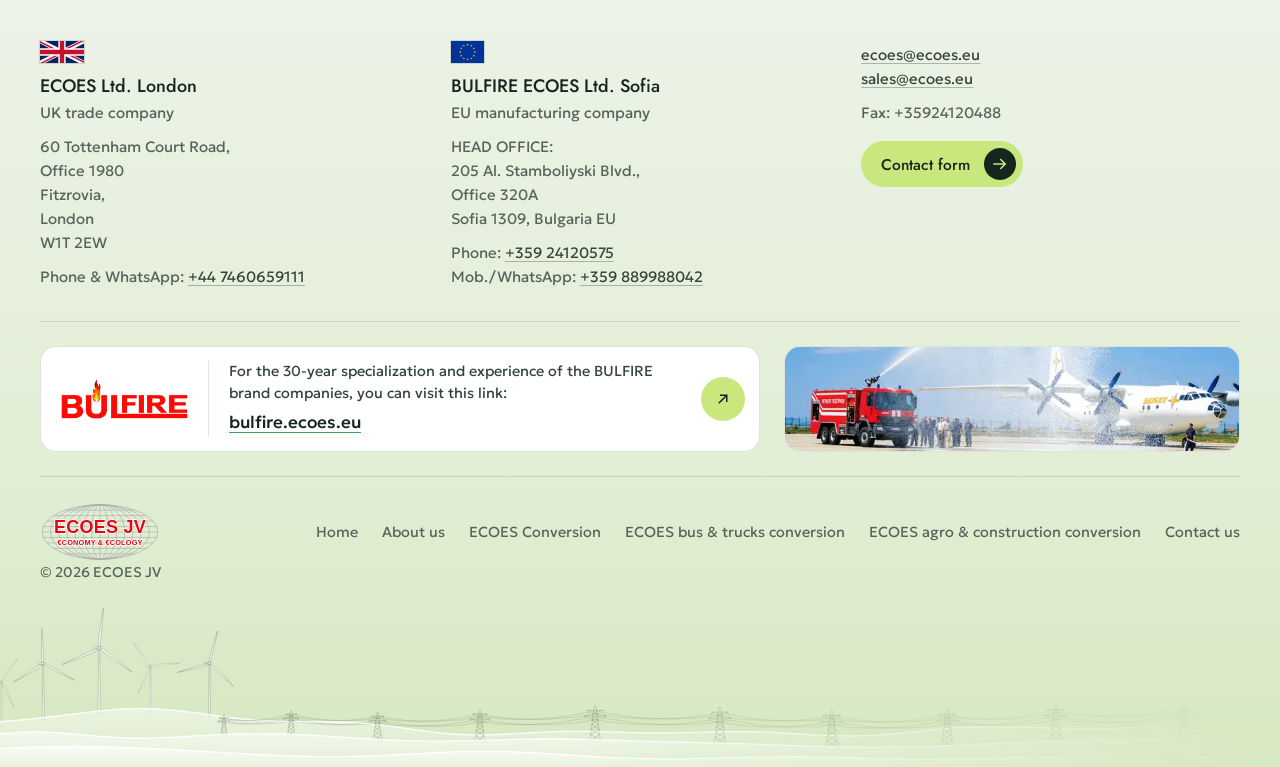
==== commit d8dd4dba: "Remove the Turkish company (ECOES Ltd. Istanbul) from the site At the client's request, everything a" ====
--- a/index.html
+++ b/index.html
@@ -140,12 +140,6 @@
           <p>Phone: <a href="tel:+35924120575" translate="no">+359 24120575</a><br>Mob./WhatsApp: <a href="tel:+359889988042" translate="no">+359 889988042</a></p>
         </div>
         <div class="footer-office">
-          <img class="flag" src="assets/img/flags/tr.svg" alt="" width="45" height="30">
-          <h2><span translate="no">ECOES Ltd. </span>Istanbul</h2>
-          <p>Turkish trade company</p>
-          <p translate="no">İSTANBUL 34149, Türkiye<br>EGS Business Park №:12/8<br>Bakirköy,</p>
-        </div>
-        <div class="footer-office">
           <p><a href="mailto:ecoes@ecoes.eu" translate="no">ecoes@ecoes.eu</a><br><a href="mailto:sales@ecoes.eu" translate="no">sales@ecoes.eu</a></p>
           <p>Fax: <span translate="no">+35924120488</span></p>
           <a class="btn" href="contact-us/#contact-form"><span class="l10n-src">Contact form</span><span class="l10n-bg" lang="bg" translate="no">Форма за контакт</span><svg viewBox="0 0 24 24" fill="none" stroke="currentColor" stroke-width="2" stroke-linecap="square" aria-hidden="true" focusable="false"><path d="M4 12h15M13 6l6 6-6 6"/></svg></a>
--- a/assets/css/style.css
+++ b/assets/css/style.css
@@ -1066,7 +1066,7 @@
   .org-jv { grid-template-columns: minmax(0, 1fr); }
 }
 
-/* the joint venture wired to its three companies; wires live on the list items, cards inside them */
+/* the joint venture wired to its two companies; wires live on the list items, cards inside them */
 .org-members {
   --drop: 30px;
   --gap: clamp(16px, 2vw, 24px);
@@ -1075,7 +1075,7 @@
   margin: 0;
   padding: calc(var(--drop) * 2) 0 0;
   display: grid;
-  grid-template-columns: repeat(3, minmax(0, 1fr));
+  grid-template-columns: repeat(2, minmax(0, 1fr));
   gap: var(--gap);
 }
 .org-members::before,
@@ -1093,8 +1093,8 @@
 }
 .org-members::after {    /* bus */
   top: var(--drop);
-  left: calc((100% - 2 * var(--gap)) / 6);
-  right: calc((100% - 2 * var(--gap)) / 6);
+  left: calc((100% - var(--gap)) / 4);     /* from the middle of the first card to the middle of the second */
+  right: calc((100% - var(--gap)) / 4);
   height: 2px;
 }
 .org-member { position: relative; display: flex; }
@@ -1451,7 +1451,6 @@
   border-top: 1px solid var(--line);
 }
 .line-label { color: var(--muted); }
-.tbd { color: var(--signal); }
 
 
 /* ---------- Calls to action ---------- */
